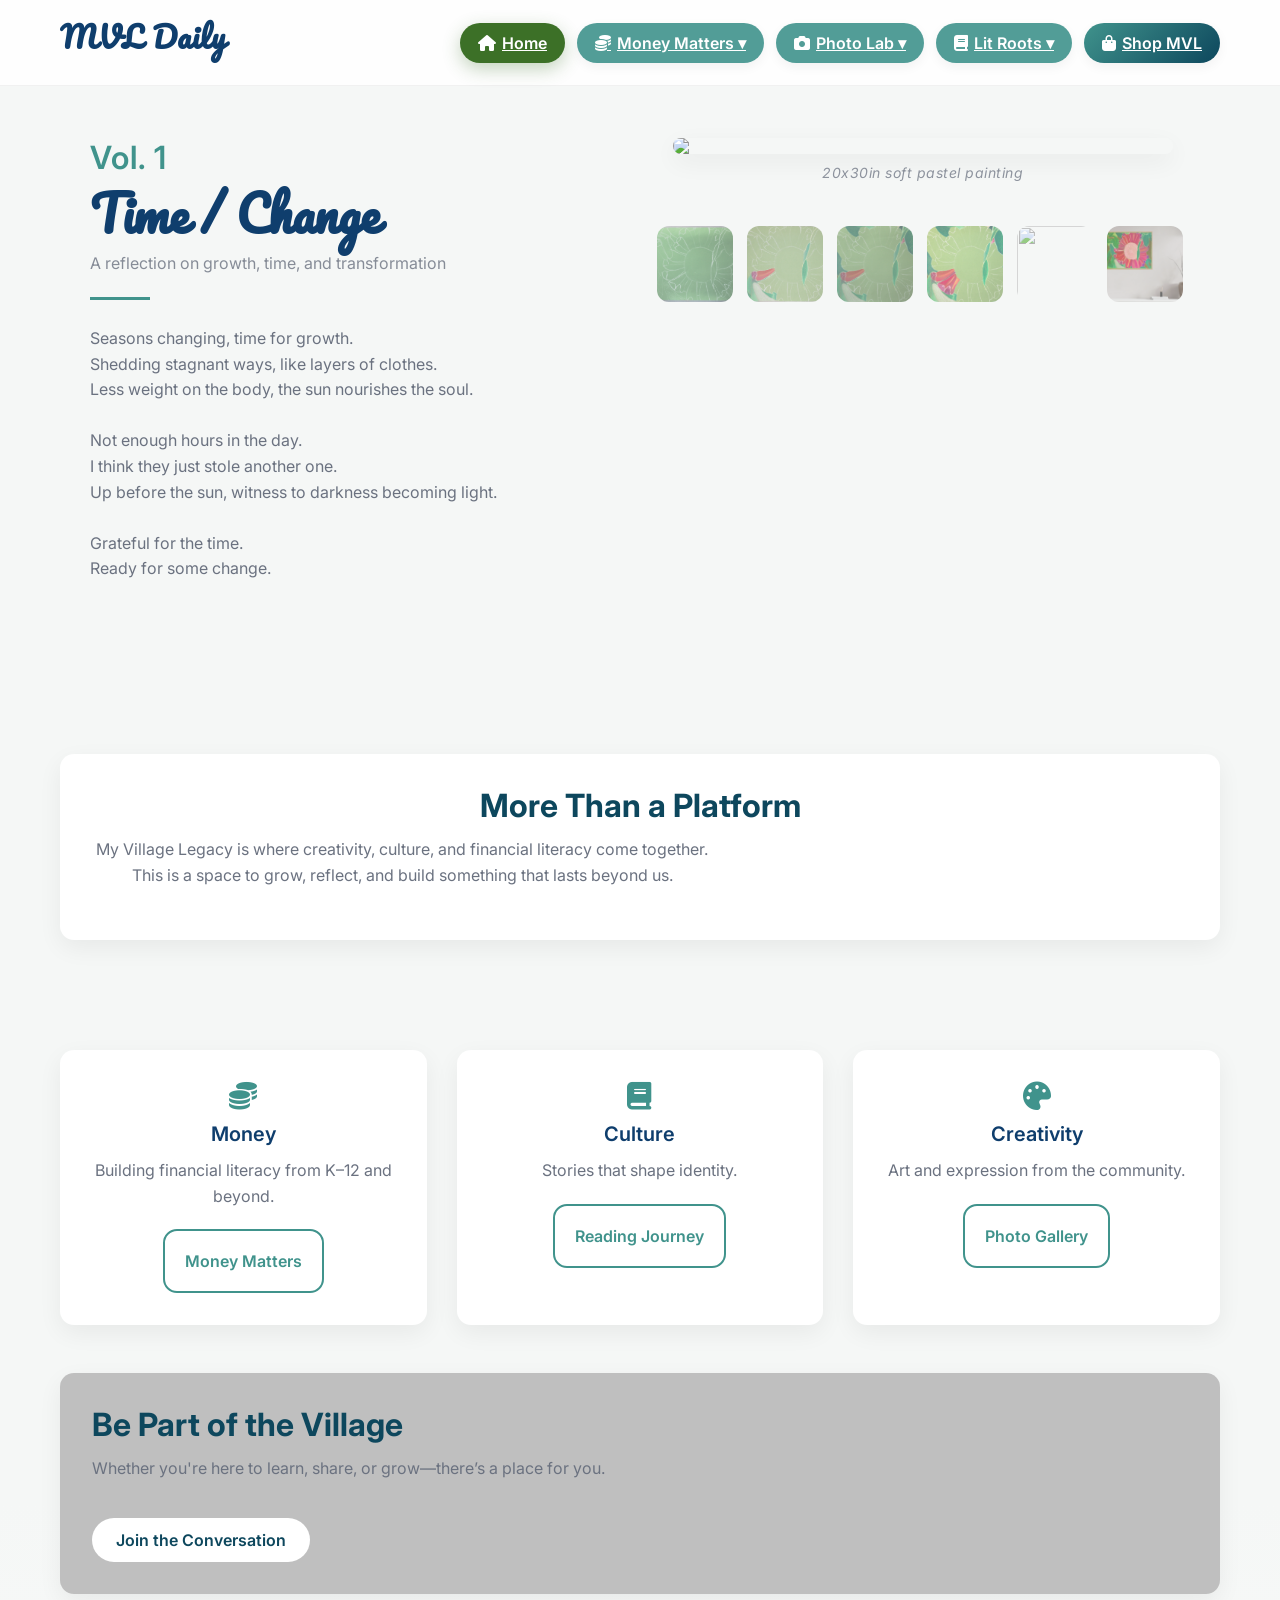
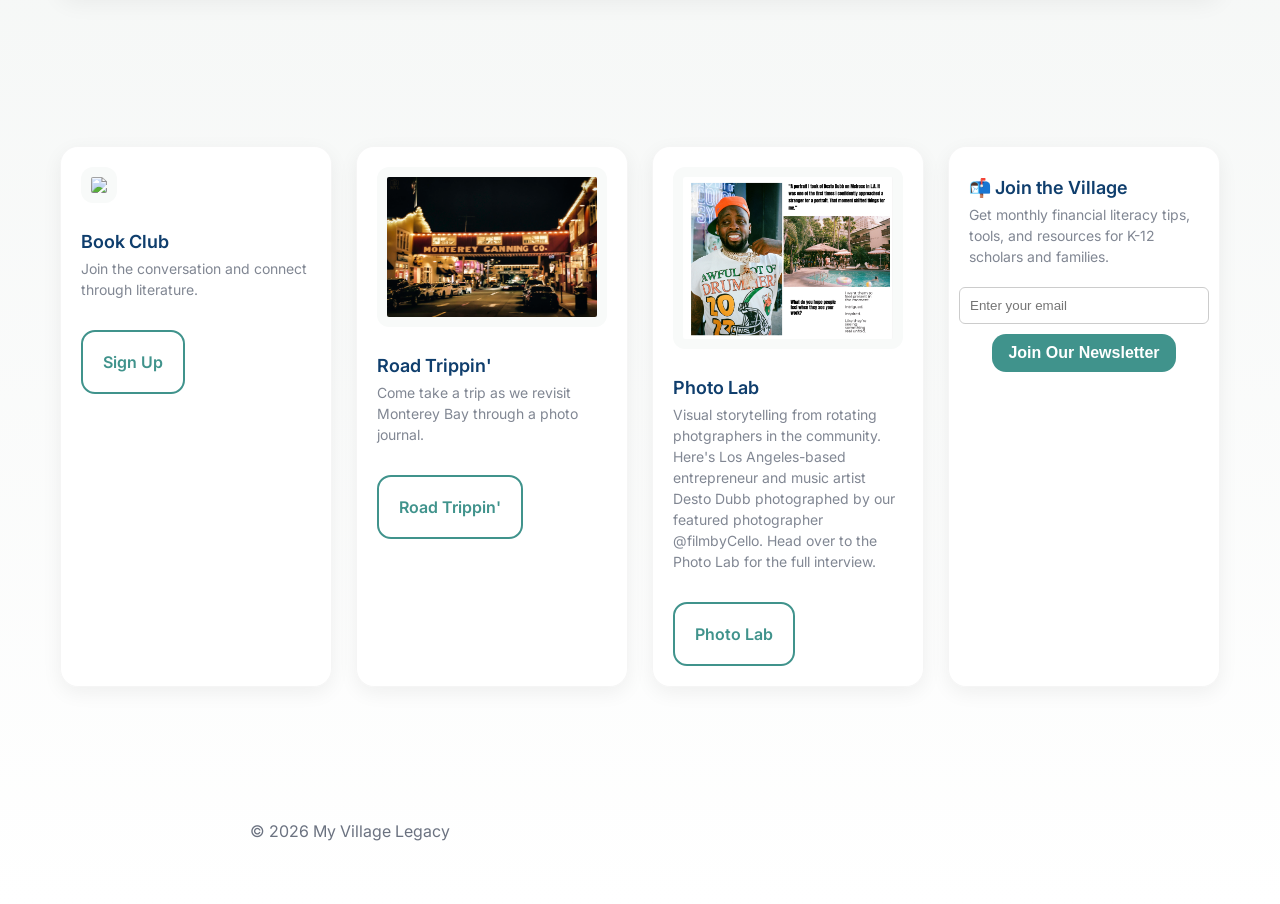
==== index.html @ 520caf9b "Update index.html" ====
<!DOCTYPE html>
<html lang="en">

<head>

<meta charset="UTF-8">
<meta name="viewport" content="width=device-width, initial-scale=1.0">

<title>My Village Legacy</title>

<link rel="stylesheet" href="css/styles.css">
<link rel="stylesheet" href="css/grid.css">
<link href="https://fonts.googleapis.com/css2?family=Inter:wght@400;600&family=Pacifico&display=swap" rel="stylesheet">
<link rel="stylesheet" href="https://cdnjs.cloudflare.com/ajax/libs/font-awesome/6.5.0/css/all.min.css">

<link rel="icon" type="image/png" href="/favicon.png">

<meta property="og:title" content="MVL Daily">
<meta property="og:description" content="Creativity. Knowledge. Culture. Financial Literacy.">
<meta property="og:image" content="https://mvldaily.com/homepage.png">
<meta property="og:url" content="https://mvldaily.com">
<meta property="og:type" content="website">

<meta name="twitter:card" content="summary_large_image">
<meta name="twitter:title" content="MVL Daily | MVL Daily">
<meta name="twitter:description" content="Creativity. Knowledge. Culture. Financial Literacy.">
<meta name="twitter:image" content="https://mvldaily.com/homepage.png">

<!-- Google tag (gtag.js) -->
<script async src="https://www.googletagmanager.com/gtag/js?id=G-1BJDWBH7SY"></script>
<script>
  window.dataLayer = window.dataLayer || [];
  function gtag(){dataLayer.push(arguments);}
  gtag('js', new Date());

  gtag('config', 'G-1BJDWBH7SY');
</script>
</head>

<body>

<header class="site-header">

<div class="container nav-container">

<h1 class="logo">MVL Daily</h1>

<button class="menu-toggle" id="menu-toggle">☰</button>

<nav class="main-nav" id="nav-menu">

  <a class="active" href="index.html">
  <i class="fa-solid fa-house"></i>Home
</a>

  <!-- MONEY DROPDOWN -->
  <div class="nav-item">
    <a href="#" class="nav-trigger">
      <i class="fa-solid fa-coins"></i>Money Matters ▾</a>
    <div class="dropdown">
      <a href="money.html">Generational Wealth</a>
      <a href="k5.html">K–5</a>
      <a href="middle.html">Middle School</a>
      <a href="high.html">High School</a>
    </div>
  </div>

  <!-- PHOTO DROPDOWN -->
<div class="nav-item">
<a href="#" class="nav-trigger">
  <i class="fa-solid fa-camera"></i>Photo Lab ▾</a>
    <div class="dropdown">
      <a href="photos.html">Photo Lab</a>
      <a href="road.html">Road Trippin'</a>
      </div>
      </div>

  <!-- LIT ROOTS DROPDOWN -->
  <div class="nav-item">
    <a href="#" class="nav-trigger">
      <i class="fa-solid fa-book"></i>Lit Roots ▾</a>
    <div class="dropdown">
      <a href="lit-roots.html">40 for 40</a>
      <a href="livinglegacy.html">Book Club</a>
    </div>
  </div>

 <a href="https://mvldaily.square.site" target="_blank" class="nav-cta">
  <i class="fa-solid fa-bag-shopping"></i> Shop MVL
</a>

</nav>

</div>

</header>

<div class="nav-overlay"></div>

<main class="homepage">

<div class="container">
  <!-- HERO -->
  <section class="hero-section section-light">

  <!-- LEFT SIDE -->
  <div class="hero-left">

    <div class="hero-block">
      <h2 class="season">Vol. 1</h2>
      <h1 class="hero-title">Time / Change</h1>
      <p class="hero-sub">
        A reflection on growth, time, and transformation
      </p>
    </div>

    <div class="poem-block">
      <p>
        Seasons changing, time for growth.<br>
        Shedding stagnant ways, like layers of clothes.<br>
        Less weight on the body, the sun nourishes the soul.<br><br>

        Not enough hours in the day.<br>
        I think they just stole another one.<br>
        Up before the sun, witness to darkness becoming light.<br><br>

        Grateful for the time.<br>
        Ready for some change.
      </p>
    </div>

  </div>

  <!-- RIGHT SIDE -->
  <div class="hero-right">

    <div class="painting-wrapper">
      <img class="hero" src="images/hero.jpg">
      <p class="hero-caption">20x30in soft pastel painting</p>
    </div>

    <div class="thumbnail-strip">
      <img src="images/prog1.jpg" class="thumb">
      <img src="images/prog2.jpg" class="thumb">
      <img src="images/prog4.jpg" class="thumb">
      <img src="images/prog5.jpg" class="thumb">
      <img src="images/prog6.jpg" class="thumb">
      <img src="images/prog7.jpg" class="thumb">
     
    </div>

  </div>

</section>
</div>

  <!-- FLOW -->
  <section class="section section-white">
    <div class="container homepage-flow">

      <div class="card intro-block">
        <h2>More Than a Platform</h2>
        <p>
          My Village Legacy is where creativity, culture, and financial literacy come together.
          This is a space to grow, reflect, and build something that lasts beyond us.
        </p>
      </div>


      <div class="pillars">

        <div class="pillar">
          <i class="fa-solid fa-coins"></i>
          <h3>Money</h3>
          <p>Building financial literacy from K–12 and beyond.</p>
          <a href="money.html" class="btn btn-outline">Money Matters</a>
        </div>

        <div class="pillar">
          <i class="fa-solid fa-book"></i>
          <h3>Culture</h3>
          <p>Stories that shape identity.</p>
          <a href="lit-roots.html" class="btn btn-outline">Reading Journey</a>
        </div>

        <div class="pillar">
          <i class="fa-solid fa-palette"></i>
          <h3>Creativity</h3>
          <p>Art and expression from the community.</p>
          <a href="photos.html" class="btn btn-outline">Photo Gallery</a>
        </div>

      </div>

      <div class="card cta-block">
        <h2>Be Part of the Village</h2>
        <p>Whether you're here to learn, share, or grow—there’s a place for you.</p>
        <a href="livinglegacy.html" class="btn btn-solid">Join the Conversation</a>
      </div>

    </div>
  </section>
  
  <!-- FEATURES -->
  <section class="section-soft">
    <div class="container home-features">

      <div class="feature-card">
        <img src="images/Read.jpg">
        <h3>Book Club</h3>
        <p>Join the conversation and connect through literature.</p>
        <a href="livinglegacy.html" class="btn btn-outline">Sign Up</a>
      </div>

      <div class="feature-card">
        <img src="images/m22.jpg">
        <h3>Road Trippin'</h3>
        <p>Come take a trip as we revisit Monterey Bay through a photo journal.</p>
        <a href="road.html" class="btn btn-outline">Road Trippin'</a>
      </div>

      <div class="feature-card">
        <img src="images/DestoDubb.jpg">
        <h3>Photo Lab</h3>
        <p>Visual storytelling from rotating photgraphers in the community. Here's Los Angeles-based entrepreneur and music artist Desto Dubb photographed by our featured photographer @filmbyCello. Head over to the Photo Lab for the full interview.</p>
        <a href="photos.html" class="btn btn-outline">Photo Lab</a>
      </div>

         <div class="feature-card">
        <h3>📬 Join the Village</h3>
        <p>
          Get monthly financial literacy tips, tools, and resources for K-12 scholars and families.
        </p>

        <form 
          action="https://gmail.us16.list-manage.com/subscribe/post?u=fb49d83775cf0f5e2628e7cf3&id=1f44849154"
          method="post"
          target="_blank"
          class="newsletter-form"
        >
          <input type="email" name="EMAIL" placeholder="Enter your email" required>

          <input type="hidden" name="redirect" value="https://mvl415.github.io/my-village-legacy/thank-you.html">

          <input type="text" name="b_fb49d83775cf0f5e2628e7cf3_1f44849154" style="display:none">

            <!-- bot protection (KEEP THIS) -->
    <input 
      type="text" 
      name="b_fb49d83775cf0f5e2628e7cf3_1f44849154" 
      style="display:none"
    >

      <button type="submit" class="btn btn-solid">Join Our Newsletter</button>
    </form>

      </div>

    </div>
  </section>

</main>

<button id="backToTop" class="back-to-top">
  <i class="fa-solid fa-arrow-up"></i>
</button>

<footer class="site-footer">

<p>© 2026 My Village Legacy</p>

</footer>

<script src="js/nav.js"></script>

<script src="https://www.gstatic.com/firebasejs/10.7.1/firebase-app-compat.js"></script>
<script src="https://www.gstatic.com/firebasejs/10.7.1/firebase-auth-compat.js"></script>
<script src="https://www.gstatic.com/firebasejs/10.7.1/firebase-firestore-compat.js"></script>

<script src="js/firebase-config.js"></script>
<script src="js/auth.js"></script>
<script src="js/script.js"></script>

</body>
</html>
---- css/styles.css ----
:root {

  /* 🎨 COLORS */
  --primary: #3C7027;
  --secondary: #40938C;
  --accent: #0D475D;
  --bg: #F5F7F6;
  --highlight: #E97A5A;

  --white: #ffffff;
  --text-dark: #0f3e6d;
  --text-light: #6b7280;

  /* 🧱 SPACING SYSTEM (8pt rhythm) */
  --space-xs: 8px;
  --space-sm: 12px;
  --space-md: 20px;
  --space-lg: 32px;
  --space-xl: 48px;
  --space-xxl: 64px;

  /* 🔤 TYPE */
  --text-sm: 14px;
  --text-md: 16px;
  --text-lg: 20px;
  --text-xl: 32px;
  --text-hero: 48px;

  /* ✨ UI */
  --radius: 14px;
  --shadow: 0 8px 24px rgba(0,0,0,0.06);
}

body {
  color: var(--text-dark);
  font-size: var(--text-md);
  font-family: 'Inter', sans-serif;
  background: linear-gradient(
    to bottom,
    #f5f7f6 0%,
    #f5f7f6 60%,
    #ffffff 100%
  );
  overflow-x: hidden;
}


h1, .logo {
  font-family: 'Pacifico', cursive;
  font-size: var(--text-hero);
  letter-spacing: 1px;
}

h2 {
  font-size: var(--text-xl);
  font-weight: 700;
  color: var(--accent);
}

h3 {
  font-size: var(--text-lg);
  font-weight: 600;
}

p {
  line-height: 1.6;
  color: var(--text-light);
  margin-bottom: var(--space-md);
  max-width: 620px;
}

h1, h2, h3 {
  margin-bottom: var(--space-sm);
}

/* =========================
   🔥 GLOBAL SECTION SPACING (SYSTEM CONTROL)
========================= */
section {
  padding: 32px 0;
}

img{
width:100%;
border-radius:6px;
margin-bottom:var(--space-sm);
}

.container{
max-width:1400px;
margin:0 auto;
padding:0 24px;
}

/* GRID SYSTEM */

.grid-12{
display:grid;
grid-template-columns:repeat(12,1fr);
gap:30px;
}

.grid-3{
display:grid;
grid-template-columns:repeat(auto-fit, minmax(250px,1fr));
gap:var(--space-md);
}

/* COLUMN SPANS */

.col-3{
grid-column:span 3;
}

.col-6{
grid-column:span 6;
}

/* RESET */

*{
margin:0;
padding:0;
box-sizing:border-box;
}

/* HEADER */

.site-header{
background:white;
position:sticky;
top:0;
z-index:1000;
border-bottom:1px solid #ddd;
}

.nav-container {
  display: flex;
  align-items: center;
  justify-content: space-between;

  gap: 16px; /* 🔥 prevents crowding */
}

.logo{
font-family:"Pacifico",cursive;
font-size:36px;
}

/* NAV */

.main-nav {
  display: flex;
  gap: 12px;
  justify-content: flex-end;

  flex-wrap: wrap; /* 🔥 allows clean wrapping instead of overlap */
}

.main-nav a i {
  margin-right: 6px;
}

.main-nav a:hover {
  transform: translateY(-2px);
}

.main-nav a,
.nav-item > a {
  display: inline-flex;
  align-items: center;
  justify-content: center;
  
  white-space: nowrap;

  padding: 10px 16px;
  border-radius: var(--radius);

  background: var(--secondary);
  color: white;

  font-weight: 600;
  min-width: 120px; /* 🔥 THIS fixes uneven size */
  transition: 0.2s;
}

.main-nav a:hover,
.nav-item > a:hover {
  transform: translateY(-1px);
  box-shadow: var(--shadow);
}

.main-nav a.active,
.nav-item > a.active {
  background: var(--primary);
}


.nav-item {
  position: relative;
  display: flex;
  align-items: center;
}

.dropdown {
  position: absolute;
  top: 100%;
  left: 0;
  background: white;
  border-radius: 10px;
  box-shadow: 0 8px 20px rgba(0,0,0,0.08);
  padding: 10px 0;
  display: none;
  min-width: 180px;
  z-index: 100;
}

.dropdown a {
  display: block;
  padding: 10px 16px;
  text-decoration: none;
  color: #333;
}

.dropdown a:hover {
  background: #f5f5f5;
}

/* SHOW DROPDOWN */
.nav-item:hover .dropdown {
  display: block;
}

/* MOBILE MENU */

.menu-toggle{
display:none;
font-size:26px;
background:none;
border:none;
cursor:pointer;
}

.nav-cta {
  background: linear-gradient(135deg, var(--secondary), var(--accent)) !important;
  color: white;

  display: inline-flex;
  align-items: center;
  justify-content: center;

  padding: var(--space-sm) var(--space-md);
  border-radius: var(--radius);

  font-weight: 600;

  position: relative;
  overflow: hidden;

  transition: 0.2s;
}

.nav-cta:hover {
  background: var(--accent);
  transform: translateY(-1px);
  box-shadow: var(--shadow);
  animation: none;
}

@keyframes pulseGlow {
  0% {
    box-shadow: 0 0 0 0 rgba(60,112,39, 0.4);
  }
  70% {
    box-shadow: 0 0 0 10px rgba(60,112,39, 0);
  }
  100% {
    box-shadow: 0 0 0 0 rgba(60,112,39, 0);
  }
}

.nav-cta {
  animation: pulseGlow 2.5s infinite;
}

.nav-cta i {
  margin-right: 6px;
}

.magazine {
  max-width: 1300px;   /* 🔥 controls overall size */
  margin: 0 auto;      /* centers it */
  background: #f8f8f8;
  padding: 40px 20px;
  border-radius: 20px;
  position: relative;
}

.magazine-section {
  padding: 40px 0;
}

.magazine-section .magazine {
  max-width: 100%;
}

/* MOBILE → 1 PAGE */
@media (max-width: 768px) {

  .magazine {
    padding: 0;              /* 🔥 remove outer padding */
    margin: 20px auto;
  }

.magazine-scroll {
  display: flex;
  overflow-x: auto;

  scroll-snap-type: x mandatory;
  -webkit-overflow-scrolling: touch;

  gap: 0;
  padding: 0 16px; /* ✅ keep this */

  scroll-behavior: smooth;
}

.magazine-scroll .spread {
  flex: 0 0 100%; /* 👈 match container padding */
  scroll-snap-align: start;
}

.mag-mobile-btn {
  position: absolute;
  bottom: 16px;
  z-index: 20;

  width: 44px;
  height: 44px;

  border-radius: 50%;
  border: none;

  background: rgba(0,0,0,0.6);
  color: white;
  font-size: 22px;

  display: flex;
  align-items: center;
  justify-content: center;
}

.mag-mobile-btn.prev { left: 16px; }
.mag-mobile-btn.next { right: 16px; }

  .spread {
    flex: 0 0 100%;   /* 👈 each slide = full width */
    scroll-snap-align: start;

    display: flex;
    justify-content: center;
    align-items: center;
    position: relative;
  }

  .zoom-wrapper {
    width: 100%;
  }

  .spread img {
    width: 100%;
    height: auto;
    object-fit: contain;
  }

/* Swipe hint */
.spread::after {
  content: "→ Swipe";
  position: absolute;
  right: 12px;
  bottom: 12px;

  font-size: 12px;
  opacity: 0.6;

  transition: opacity 0.4s ease;
}


/* Hide on last page */
.spread:last-child::after {
  content: "End";
  opacity: 0.4;
}

/* Fade out state */
.spread.hide-hint::after {
  opacity: 0;
}
  
.zoom-wrapper {
  width: 100%;
}

.zoom-wrapper img {
  width: 100%;
  height: auto;
  object-fit: cover;
  display: block;
  transition: transform 0.3s ease;
  touch-action: pan-y; /* 🔥 required for mobile gestures */
}

.zoom-wrapper:first-child {
  box-shadow: inset -6px 0 10px rgba(0,0,0,0.05);
}

.zoom-wrapper:last-child {
  box-shadow: inset 6px 0 10px rgba(0,0,0,0.05);
}

}

/* =========================
   📱 RESPONSIVE SYSTEM
========================= */

/* TABLET */
@media (max-width: 900px) {

  /* GRID COLLAPSE */
  .grid-12 {
    grid-template-columns: 1fr;
  }

  .col-3,
  .col-6 {
    grid-column: span 1;
  }

  /* HERO */
  .hero-section {
    grid-template-columns: 1fr;
    gap: 30px;
  }

.hero-block,
.poem-block {
  max-width: 480px;   /* tighten slightly */
}

  .painting-wrapper {
    text-align: center;
  }

  .hero {
    width: 100%;
    max-width: 100%;
  }

  /* FEATURES */
  .home-features {
    grid-template-columns: repeat(2, 1fr);
  }

}

/* MOBILE */
@media (max-width: 768px) {
  /* CONTAINER */
  .container {
    padding: 0 16px;
  }

  /* NAV */
  .menu-toggle {
    display: block;
  }

  .main-nav {
    display: none;
    flex-direction: column;
    position: absolute;
    top: 70px;
    right: 20px;
    background: white;
    padding: 20px;
    box-shadow: 0 4px 10px rgba(0,0,0,.1);
    width: 90%;
  right: 5%;
  }

  .main-nav.show {
    display: flex;
  }

  .main-nav a {
    min-width: auto;
    width: 100%;
    white-space: nowrap;
  }

  .homepage {
    gap: var(--space-lg); /* 🔥 tighter vertical rhythm */
  }

  /* HERO */
 .hero-section {
  display: flex;
  flex-direction: column;
  gap: 20px;

  width: 100%;
  max-width: 100%;
  overflow-x: hidden;
}

.hero-left {
  align-items: center;
  text-align: center;
}

  .hero-left,
  .hero-right {
    width: 100%;
    max-width: 100%;
  }

.hero-block,
.poem-block {
  max-width: 100%;
}

.painting-wrapper {
  text-align: center;
}

.painting-wrapper,
  .thumbnail-strip {
    width: 100%;
    max-width: 100%;
  }

  .hero-title {
    font-size: 28px;
    line-height: 1.05;
  letter-spacing: -0.5px;
  }

  .hero-sub {
    font-size: 14px;
  }

  .poem-block {
    font-size: 14px;
    line-height: 1.6;
  }

  /* FEATURES */
  .home-features {
    grid-template-columns: 1fr;
  }

  .feature-card {
    padding: 16px;
  }

  .feature-card img {
    height: 140px;
  }

  /* PILLARS */
  .pillars {
  grid-template-columns: 1fr;
  gap: 16px;
}

  .pillar {
    padding: 16px;
  }

  /* CTA */

  .cta-block {
  margin: 0; /* 🔥 let homepage gap handle spacing */
  padding: 20px;
}

  .homepage > section {
  margin: 0;
}

  .cta-block .btn-solid {
    width: 100%;
  }

  /* AUTH */
  .auth-bar {
    justify-content: center;
  }

  .auth-card {
    flex-direction: column;
    border-radius: 16px;
    padding: 16px;
  }

  .auth-actions {
    width: 100%;
  }

.auth-input-group {
  flex-direction: column;
  width: 100%;
}

.auth-input-group input {
  width: 100%;
  padding: 12px;
  font-size: 16px;
}

  .hero {
    width: 100%;
    max-width: 100%;
    margin-bottom: 6px;
  }

  .hero-caption {
    margin-top: 4px;
    margin-bottom: 6px;
    letter-spacing: 0.5px;
     font-style: italic;
     opacity: 0.75;
  }

}

/* CENTER SECTION */

.center{
text-align:center;
}

.hero {
  width: 100%;
  max-width: 500px;   /* 👈 THIS fixes the oversized look */
  margin: 0 auto;
  display: block;
   border-radius: var(--radius);
  box-shadow: var(--shadow);
  transition: transform 0.4s ease, box-shadow 0.4s ease;
  margin-bottom: 8px;
}

.hero:hover {
  transform: scale(1.01);
  box-shadow: 0 12px 40px rgba(0,0,0,0.1);
}

.hero-block,
.poem-block {
  max-width: 480px;   /* tighten slightly */
}

.hero-block::after {
  content: "";
  display: block;
  width: 60px;
  height: 3px;
  background: var(--secondary);
  margin-top: 12px;
}

.poem-block {
  margin-top: 10px; /* instead of 20+ */
}

.painting-wrapper {
  text-align: center;
}

.hero-caption {
  font-size: var(--text-sm);
  color: var(--text-light);
  text-align: center;
  margin-top: 6px;
  margin-bottom: 8px;
  letter-spacing: 0.5px;
  font-style: italic;
  opacity: 0.75;
}


/* CARD */
.card {
  background: var(--white);
  border-radius: var(--radius);
  padding: var(--space-lg);
  box-shadow: var(--shadow);
  margin-bottom: var(--space-lg);
  transition:0.2s;
}

.card:hover{
transform:translateY(-4px);
box-shadow:0 8px 18px rgba(0,0,0,0.12);
}

.card-icon{
font-size:28px;
margin-bottom:10px;
display:block;
}


.card img{
width:100%;
border-radius:4px;
margin-bottom:10px;
}



/* FORM */

.signup{
display:flex;
flex-direction:column;
gap:10px;
margin-top:10px;
}

.signup input{
padding:10px;
border:1px solid #ccc;
border-radius:4px;
}

.signup button{
padding:10px;
background:var(--primary);
color:white;
border:none;
border-radius:4px;
cursor:pointer;
}

/* FOOTER */

.site-footer{
text-align:center;
padding:40px;
margin-top:40px;
}





/* TWO COLUMN SECTION */
.grid-2 {
  display: grid;
  grid-template-columns: 1fr 1fr;
  gap: 30px;
  align-items: center;
}

.grid-2.reverse {
  direction: rtl;
}

.grid-2.reverse > * {
  direction: ltr;
}

.grid-2 img {
  width: 100%;
  border-radius: 12px;
}

/* FEATURE LIST */
.feature-list{
padding-left:20px;
line-height:1.8;
}


/* CTA grid */
.cta-grid{
display:grid;
grid-template-columns:repeat(3,1fr);
gap:20px;
margin:30px 0;
}

@media(max-width:800px){
.cta-grid{
grid-template-columns:1fr;
}
}

nav a{
transition:0.2s;
}

nav a:hover{
transform:translateY(-2px);
opacity:0.9;
}

/* PAGE HERO */
.page-hero{
text-align:center;
margin-bottom:var(--space-lg);
}

.page-hero p{
max-width:600px;
margin:auto;
}

.page-hero h1 {
  font-family: 'Pacifico', cursive;
  font-size: var(--text-hero);
  color: var(--primary);
}

/* SECTION TITLE */
.section-title{
text-align:center;
font-size: var(--text-xl);
margin-bottom:var(--space-md);
color: var(--accent);
font-weight: 700;
}

/* FEATURE */
.feature {
  background: linear-gradient(
    135deg,
    rgba(64,147,140,0.08),
    rgba(60,112,39,0.08)
  );
  text-align:center;
}

.embed-container{
position:relative;
padding-bottom:56.25%;
height:0;
overflow:hidden;
margin-top:var(--space-md);
}

.embed-container iframe{
position:absolute;
top:0;
left:0;
width:100%;
height:100%;
border-radius:var(--radius);
}

.caption{
font-size:14px;
opacity:0.7;
margin-top:var(--space-sm);
}

/* MASONRY GALLERY */
.gallery{
column-count:3;
column-gap:var(--space-sm);
min-height: 300px;
}

@media(max-width:900px){
.gallery{
column-count:2;
}
}

@media(max-width:500px){
.gallery{
column-count:1;
}
}

.gallery img{
width:100%;
margin-bottom:var(--space-sm);
border-radius:var(--radius);
cursor:pointer;
transition:transform 0.3s ease;
height:auto;
display:block;
}

.gallery img:hover{
transform:scale(1.03);
}

/* LIGHTBOX */
#lightbox {
  display: none;
  position: fixed;
  inset: 0;

  background: rgba(0,0,0,0.92);

  justify-content: center;
  align-items: center;

  z-index: 2000;

  opacity: 0;
  transition: opacity 0.3s ease;
}

#lightbox.show {
  display: flex;
  opacity: 1;
}

#lightbox img {
  max-width: 90%;
  max-height: 90%;

  width: auto;
  height: auto;

  object-fit: contain;

  border-radius: 12px;

  transform: scale(0.96);
  opacity: 0;

  transition: transform 0.35s ease, opacity 0.3s ease;
}

#lightbox.show img {
  transform: scale(1);
  opacity: 1;
}

#lightbox::before {
  content: "";
  position: absolute;
  inset: 0;

  backdrop-filter: blur(6px);
}

/* SECTION COLORS */
.section-earn{
background:#f0f9ff;
padding:var(--space-lg);
border-radius:var(--radius);
}

.section-spend{
background:#fef9c3;
padding:var(--space-lg);
border-radius:var(--radius);
}

.section-responsibility{
background:#f0fdf4;
padding:var(--space-lg);
border-radius:var(--radius);
}

.section-concepts{
background:#fdf2f8;
padding:var(--space-lg);
border-radius:var(--radius);
}

.download-btn{
display:inline-block;
margin-top:15px;
padding:10px 16px;
background:linear-gradient(135deg,#111,#444);
box-shadow:0 4px 10px rgba(0,0,0,0.2);
color:#fff;
border-radius:8px;
font-size:14px;
text-decoration:none;
transition:0.3s;
}

.download-btn:hover{
background:#333;
}

.btn {
  display: inline-block;
  padding: 8px 14px;
  text-decoration: none;
  border-radius: 6px;
}

.newsletter {
  text-align: center;
  padding: 2rem;
}

.newsletter-form {
  display: flex;
  justify-content: center;
  gap: 10px;
  flex-wrap: wrap;
  margin-top: 1rem;
}

.newsletter-form input {
  padding: 10px;
  border-radius: 6px;
  border: 1px solid #ccc;
  min-width: 250px;
}

.newsletter-form button {
  padding: 10px 16px;
}

.reading-journey {
  margin: 0; /* let .homepage handle spacing */
}

.section-sub {
  text-align: center;
  margin-bottom: 20px;
  color: #555;
}

.journey-scroll {
  display: flex;
  overflow-x: auto;
  gap: 20px;
  padding: 20px;
  scroll-snap-type: x mandatory;
}

.book-card {
  min-width: 260px;
  max-width: 260px;
  flex-shrink: 0;
  background: #fff;
  border-radius: 12px;
  padding: 15px;
  box-shadow: 0 4px 10px rgba(0,0,0,0.1);
  scroll-snap-align: start;
  text-align: center;
  position: relative;
}

.book-card img {
  width: 100%;
  border-radius: 8px;
  margin-bottom: 10px;
}

.book-card h3 {
  font-size: 1.1rem;
  margin: 10px 0 5px;
}

.author {
  font-size: 0.9rem;
  color: #777;
  margin-bottom: 10px;
}

.review {
  font-size: 0.9rem;
  margin-bottom: 10px;
}

.question {
  font-size: 0.9rem;
  font-weight: 600;
  color: #6a0dad;
}

.journey-scroll::-webkit-scrollbar {
  height: 8px;
}

.journey-scroll::-webkit-scrollbar-thumb {
  background: #ccc;
  border-radius: 10px;
}

.book-card:hover {
  transform: translateY(-5px);
  transition: 0.2s;
}

/* 🔥 BADGE */
.currently-reading::before {
  content: "Currently Reading";

  position: absolute;
  top: 10px;
  left: 10px;

  background: var(--primary);
  color: white;

  font-size: 12px;
  font-weight: 600;

  padding: 4px 10px;
  border-radius: 999px;

  box-shadow: 0 4px 10px rgba(0,0,0,0.15);
}

.book-modal {
  display: none;   /* 👈 hidden by default */
  position: fixed;
  inset: 0;
  background: rgba(0,0,0,0.8);
  z-index: 999;

  align-items: center;
  justify-content: center;
}

.modal-content {
  position: relative;
  background: #fff;
  margin: 40px auto;
  padding: 20px;
  width: 90%;
  max-width: 520px;
  max-height: 80vh;   /* 👈 limits height */
  overflow-y: auto;   /* 👈 enables scrolling */
  border-radius: 12px;
  text-align: center;
  scroll-behavior: smooth;

}

.modal-content {
  animation: fadeIn 0.25s ease;
}

@keyframes fadeIn {
  from {
    transform: translateY(30px) scale(0.98);
    opacity: 0;
  }
  to {
    transform: translateY(0) scale(1);
    opacity: 1;
  }
}

.modal-content img {
  width: 100%;
  border-radius: 8px;
}

.close-btn {
  position: sticky;   /* 👈 stays visible while scrolling */
  top: 0;
  float: right;
  font-size: 26px;
  font-weight: bold;
  cursor: pointer;
  background: #fff;
  padding: 5px 10px;
  z-index: 10;
}

.current-book {
  border: 3px solid #6a0dad;
}

.nav-btn {
  position: absolute;
  top: 50%;
  transform: translateY(-50%);
  font-size: 26px;
  background: rgba(0,0,0,0.6);
  color: #fff;
  border: none;
  padding: 10px 14px;
  cursor: pointer;
  border-radius: 50%;
  z-index: 20;
}

.prev {
  left: -15px;   /* 👈 slightly outside card */
}

.next {
  right: -15px;
}

.progress-container {
  margin: 20px 0;
  text-align: center;
}

.progress-text {
  margin-bottom: 10px;
  font-weight: 600;
}

.progress-bar {
  width: 100%;
  max-width: 500px;
  height: 10px;
  background: #eee;
  border-radius: 10px;
  margin: 0 auto;
  overflow: hidden;
}

.progress-fill {
  height: 100%;
  width: 0;
  background: linear-gradient(90deg, #6a0dad, #9b30ff);
  border-radius: 10px;
  transition: width 1s ease-in-out;
}

.progress-percent {
  font-size: 10px;
  color: white;
  position: absolute;
  right: 5px;
  top: -18px;
}

.modal-content img {
  width: 120px;          /* 👈 smaller size */
  height: auto;
  display: block;
  margin: 0 auto 15px;
  border-radius: 8px;
}

.modal-body {
  display: flex;
  gap: 16px;
  align-items: flex-start;
}

.modal-body img {
  width: 90px;
  flex-shrink: 0;
  margin-top: 4px;
}

.modal-text {
  text-align: left;
}

@media (max-width: 768px) {
  .modal-body {
    flex-direction: column;
    align-items: center;
    text-align: center;
  }

  .modal-text {
    text-align: center;
  }

  .modal-content {
    width: 92%;
    max-width: 400px;
    max-height: 85vh;
  }


  .modal-body img {
    width: 120px;
  }
}

.comments-box {
  margin-top: 20px;
}

.comments-box textarea {
  width: 100%;
  padding: var(--space-md);
  border-radius: var(--radius);
  border: 1px solid #ddd;
  font-size: var(--text-md);
  margin-bottom: var(--space-md);
}


#comment-input {
  width: 100%;
  min-height: 80px;
  padding: 12px;
  border-radius: 10px;
  border: 1px solid #ccc;
  margin-bottom: 10px;
  font-size: 14px;
}

#book-input {
  width: 100%;
  min-height: 120px;
  padding: 12px;
  border-radius: 12px;
  border: 1px solid #ddd;
  margin-bottom: 12px;
  font-size: 16px;
}

.comment-btn {
  display: block;
  margin: 0 auto 16px;
  padding: 12px 28px;
  border-radius: 999px;
  background: black;
  color: white;
  border: none;
  font-weight:600;
  cursor: pointer;
}

.comment-btn:hover {
  opacity: 0.85;
}

.comment {
  display: flex;
  gap: var(--space-md);
  padding: var(--space-md);
  border-radius: var(--radius);
  background: var(--white);
  box-shadow: var(--shadow);
  margin-bottom: var(--space-md);
}

.comment-content {
  flex: 1;
}

.comment-header {
  font-size: var(--text-sm);
  color: var(--text-light);
  margin-bottom: 4px;
}

.comment-text {
  font-size: var(--text-md);
  margin-bottom: 8px;
}

.comment-actions {
  font-size: var(--text-sm);
  color: var(--text-light);
  cursor: pointer;
}



.reply {
  margin-left: 40px;
  margin-top: 8px;
}

.comment-sort {
  text-align: center;
  margin-bottom: 12px;
}

.comment-sort button {
  margin: 0 6px;
  padding: 6px 14px;
  border-radius: 12px;
  border: none;
  background: #eee;
  cursor: pointer;
}

.comments-list {
  margin-top: 10px;
}

.auth-bar {
  display: flex;
  justify-content: center;
  margin: 30px 0;
}

/* CARD */
.auth-card {
  display: flex;
  align-items: stretch; /* 🔥 FIX */
  gap: 10px;

  padding: 12px 16px; /* slightly more breathing room */
  border-radius: 999px;

  background: rgba(255,255,255,0.85);
  backdrop-filter: blur(10px);
  box-shadow: var(--shadow);

  max-width: 500px;
  width: 100%;
}

/* INPUTS */
.auth-input-group {
  display: flex;
  gap: 8px;
  flex: 1;
}

.auth-input-group input {
  flex: 1;
  padding: 8px 10px;
  border-radius: 999px;
  border: 1px solid #ddd;
  font-size: 14px;
}

.auth-input-group input:focus {
  background: #e8e8e8;
}

.auth-input-group input:last-child {
  margin-bottom: 8px; /* 👈 creates space under password */
}

/* BUTTONS */
.auth-actions {
  display: flex;
  gap: 10px;
  width: 100%;
  margin-top: 4px;
}

 .auth-actions button {
    flex: 1;
    padding: 10px 0;
 }

.btn-solid,
.btn-outline {
  display: inline-flex;
  align-items: center;
  justify-content: center;

  padding: var(--space-md);
  border-radius: var(--radius);

  font-weight: 600;
  font-size: var(--text-md);

  transition: 0.2s;
}

.btn-solid {
  background: var(--secondary); /* 👈 SAME as nav */
  color: white;
  border: none;
}

.btn-solid:hover {
  background: var(--accent);
  box-shadow: 0 6px 20px rgba(13,71,93,0.3);
}

.btn-outline:hover {
  background: var(--secondary);
  color: white;
}

.btn-outline {
  background: transparent;
  border: 2px solid var(--secondary);
  color: var(--secondary);
}


.btn-solid i,
.btn-outline i {
  margin-right: 8px;
}

.btn-ghost {
  background: transparent;
  border: none;
  color: #555;
  cursor: pointer;
}

/* USER STATE */
.auth-user {
  display: flex;
  align-items: center;
  gap: 10px;
}

.user-pill {
  display: flex;
  align-items: center;
  gap: 10px;
  background: rgba(0,0,0,0.05);
  padding: 6px 12px;
  border-radius: 999px;
  cursor: pointer;
  transition: 0.2s;
}

.user-pill:hover {
  background: rgba(0,0,0,0.1);
}

.profile-modal {
  display: none;
  position: fixed;
  inset: 0;
  background: rgba(0,0,0,0.7);
  z-index: 3000;
  justify-content: center;
  align-items: center;
}

.profile-content {
  background: white;
  padding: 20px;
  border-radius: 16px;
  width: 320px;
  text-align: center;
}

.profile-avatar {
  width: 80px;
  height: 80px;
  border-radius: 50%;
  margin: 0 auto 10px;
  object-fit: cover;
}

.profile-name {
  font-size: 18px;
  font-weight: 600;
}

.profile-btn {
  margin-top: 10px;
  padding: 6px 12px;
  border-radius: 8px;
  border: none;
  background: black;
  color: white;
  cursor: pointer;
}

.profile-edit {
  text-align: left;
  margin-top: 10px;
}

.edit-group {
  margin-bottom: 12px;
}

.edit-group label {
  font-size: 12px;
  color: #555;
  display: block;
  margin-bottom: 4px;
}

.edit-group input {
  width: 100%;
  padding: 8px;
  border-radius: 8px;
  border: 1px solid #ddd;
}

.edit-actions {
  display: flex;
  justify-content: space-between;
  gap: 10px;
}

.profile-preview {
  width: 80px;
  height: 80px;
  border-radius: 50%;
  margin-top: 10px;
  object-fit: cover;
}

html {
  scroll-behavior: smooth;
}

.back-to-top {
  position: fixed;
  bottom: 30px;
  right: 30px;

  background: var(--primary);
  color: white;

  border: none;
  border-radius: 50%;

  width: 50px;
  height: 50px;

  display: flex;
  align-items: center;
  justify-content: center;

  font-size: 18px;
  cursor: pointer;

  box-shadow: var(--shadow);

  opacity: 0;
  pointer-events: none;

  transition: 0.3s;
  transform: translateY(20px);
}

/* Show state */
.back-to-top.show {
  opacity: 1;
  pointer-events: auto;
  transform: translateY(0);
}

/* Hover */
.back-to-top:hover {
  background: var(--accent);
  transform: translateY(-2px);
}

.homepage-flow {
  margin-top: 0;
  display: flex;
  flex-direction: column;
  gap: var(--space-xl); /* 🔥 adds spacing between intro, pillars, CTA */
}

/* Intro */
.intro-block {
  text-align: center;
}

/* Pillars */
.pillars {
  display: grid;
  grid-template-columns: repeat(3, 1fr);
  gap: 30px;
  margin-top: 30px;
}

.pillar {
  background: var(--white);
  padding: var(--space-lg);
  border-radius: var(--radius);
  box-shadow: var(--shadow);
  text-align: center;
  transition: 0.2s;
}

.pillar i {
  font-size: 28px;
  color: var(--secondary);
  margin-bottom: var(--space-sm);
}

/* CTA */
.cta-block {
  position: relative;
  color: white;
  margin: 0;
}

.cta-block::before {
  content: "";
  position: absolute;
  inset: 0;
  background: rgba(0,0,0,0.25); /* 🔥 subtle dark overlay */
  border-radius: inherit;
}

.cta-block * {
  position: relative;
  z-index: 1;
}

.btn-solid.active {
  background: var(--primary);
  box-shadow: 0 6px 18px rgba(60,112,39,0.3);
}

.cta-block .btn-solid {
  margin-top: 16px;

  background: white;
  color: var(--accent);

  font-weight: 600;
  border-radius: 999px; /* 👈 pill button = premium */

  padding: 12px 24px;
}

.cta-block .btn-solid:hover {
  background: #f1f1f1;
  transform: translateY(-2px);
}

.homepage {
  display: flex;
  flex-direction: column;
  gap: var(--space-xl); /* 🔥 adds consistent spacing between sections */
}

/* =========================
   🔥 GLOBAL SECTION SPACING (SYSTEM CONTROL)
========================= */
section {
  margin: 0; /* 🔥 prevent stacking conflicts */
}

/* HERO */
.hero-section {
  display: grid;
  grid-template-columns: 1fr 1.1fr;
  gap: 40px;
  align-items: start;
}

.hero-left {
  display: flex;           /* 🔥 THIS was missing */
  flex-direction: column;
  align-items: flex-start;
  gap: 16px;
}

.hero-right {
  display: flex;
  flex-direction: column;
  gap: 16px;
  min-width: 0;
}

.hero-title {
  font-size: clamp(32px, 4vw, 48px);
  line-height: 1.05;
  letter-spacing: -0.5px;
}

.season {
  color: var(--secondary);
  letter-spacing: 1px;
  font-weight: 600;
}

.hero-sub {
  font-size: 16px;
  opacity: 0.8;
  max-width: 420px;
}

/* FEATURES GRID (replaces asides) */
.home-features {
  display: grid;
  grid-template-columns: repeat(auto-fit, minmax(240px, 1fr));
  gap: 24px;

  max-width: 1100px;
  margin: 0 auto;
}

.feature-card {
  background: white;
  padding: 20px;
  border-radius: 14px;
  box-shadow: 0 6px 20px rgba(0,0,0,0.05);

  text-align: left;
  transition: 0.25s;
}

.feature-card:hover {
  transform: translateY(-6px);
  box-shadow: 0 12px 30px rgba(0,0,0,0.08);
}

.feature-card img {
  height: 160px;
  object-fit: cover;
}

.pillar:hover {
  box-shadow: 0 10px 30px rgba(64,147,140,0.2);
}

.feature-card h3 {
  margin-top: 10px;
  margin-bottom: 6px;
}

.feature-card p {
  font-size: 14px;
  line-height: 1.5;
  opacity: 0.8;
}

.fade-in {
  opacity: 0;
  transform: translateY(30px);
  transition: 0.6s ease;
}

.fade-in.show {
  opacity: 1;
  transform: translateY(0);
}

/* =========================
   📱 FEATURE STACK FIX
========================= */

@media (max-width: 768px) {
  .grid-2 {
    grid-template-columns: 1fr !important;
    gap: 20px;
  }
}

/* =========================
   🔧 MOBILE ALIGNMENT FIXES
========================= */

@media (max-width: 768px) {

  /* HEADER FIX */
  .nav-container {
    align-items: center;
  }

  .logo {
    font-size: 28px;
    line-height: 1.2;
  }

  /* HERO FIX */
  .hero-left {
    align-items: center !important;
    text-align: center !important;
  }

  .hero-sub {
    margin: 0 auto;
  }

  .hero-block::after {
    margin-left: auto;
    margin-right: auto;
  }

  /* IMAGE ALIGNMENT */
  .hero-right {
    align-items: center;
    overflow: hidden;
    min-width: 0;
  }

  .hero {
    max-width: 100%;
  }


  /* CARD GRID FIX */
  .pillars {
    grid-template-columns: 1fr !important;
    max-width: 500px;
    margin: 0 auto;
  }

  .pillar {
    width: 100%;
  }

  /* FEATURE CARDS CENTER */
  .home-features {
    grid-template-columns: 1fr !important;
    max-width: 500px;
    margin: 0 auto;
  }

  .feature-card {
    text-align: center;
  }

  .feature-card img {
    margin-left: auto;
    margin-right: auto;
  }

  /* BACK TO TOP (avoid overlap feel) */
  .back-to-top {
    bottom: 20px;
    right: 20px;
  }

}

/* =========================
   ✅ FINAL MOBILE FIX PATCH (SAFE)
========================= */

@media (max-width: 768px) {

  /* 🔥 HERO — FORCE CLEAN STACK */
 
  .hero {
    max-width: 100%;
  }

  /* 🔥 PILLARS — FORCE STACK */
  .pillars {
    display: grid !important;
    grid-template-columns: 1fr !important;
    gap: 16px;
    max-width: 500px;
    margin: 0 auto;
  }

  .pillar {
    width: 100%;
  }

}

/* =========================
   ✅ HERO WIDTH CONSTRAINT FIX
========================= */

@media (min-width: 769px) {

  .hero-section {
    max-width: 1100px;   /* 🔥 keeps content from stretching too wide */
    margin: 0 auto;      /* 🔥 centers the whole hero */
    gap: 30px;           /* balanced spacing */
  }

   .logo {
    font-size: 30px;       /* 🔥 slightly smaller */
    line-height: 1.1;      /* 🔥 tighter stacking */
    white-space: nowrap;   /* 🔥 prevents stacking */
    max-width: none;      /* 🔥 controls wrap */
  }

 .magazine-scroll::before {
  content: "";
  display: block;
  padding-top: 70%;
  padding-bottom: 5%;
}

  .magazine {
    position: relative;
  }

  .magazine-scroll {
  position: relative;
  width: 100%;
  overflow: visible;
}

  .mag-mobile-btn {
    display: none;
  }

  /* 🔥 ALL spreads stack in same position */
  .spread {
    position: absolute;
    inset: 0;
    gap: 0;

    display: flex;
    justify-content: center;
    align-items: flex-start;

    opacity: 0;
    pointer-events: none;
    visibility: hidden;

    transform: translateZ(0); /* 🔥 prevents flicker on iOS */

}

  /* 🔥 ONLY active one shows */
  .spread.active {
    opacity: 1;
    pointer-events: auto;
    visibility: visible;
  }

  .spread:first-child {
  opacity: 1;
  pointer-events: auto;
}

 .zoom-wrapper {
  display: flex;
  align-items: stretch;
}


 .spread .zoom-wrapper {
  flex: 0 0 50%;
  max-width: 50%;
}

.zoom-wrapper img {
  width: 100%;
  height: auto;
  display: block;
  object-fit: contain;
  margin: 0; /* 🔥 replaces your margin-bottom fix */
  box-shadow:
    0 4px 12px rgba(0,0,0,0.08),
    inset 0 0 0 1px rgba(0,0,0,0.04);
}

.zoom-wrapper:first-child {
  margin-right: -1px; /* 🔥 pulls pages together slightly */
}

.zoom-wrapper:first-child img {
  box-shadow:
    inset -8px 0 10px rgba(0,0,0,0.08),
    0 4px 12px rgba(0,0,0,0.06);
}

.zoom-wrapper:last-child img {
  box-shadow:
    inset 8px 0 10px rgba(0,0,0,0.08),
    0 4px 12px rgba(0,0,0,0.06);
}

.zoom-wrapper:last-child {
  margin-left: -1px;
}

}

/* =========================
   ✨ PREMIUM HEADER UPGRADE
========================= */

/* HEADER BAR */
.site-header {
  background: rgba(255,255,255,0.85);
  backdrop-filter: blur(12px);
  border-bottom: 1px solid rgba(0,0,0,0.05);
}

/* NAV BUTTONS */
.main-nav a,
.nav-item > a {
  border-radius: 999px; /* 🔥 pill = premium */
  padding: 10px 18px;

  background: rgba(64,147,140,0.9);
  backdrop-filter: blur(6px);

  box-shadow: 0 4px 12px rgba(0,0,0,0.05);
}

/* HOVER FEEL */
.main-nav a:hover,
.nav-item > a:hover {
  transform: translateY(-2px);
  box-shadow: 0 8px 20px rgba(0,0,0,0.1);
}

/* ACTIVE (HOME BUTTON) */
.main-nav a.active {
  background: var(--primary);
  box-shadow: 0 6px 18px rgba(60,112,39,0.3);
}

/* CTA BUTTON (Shop MVL) */
.nav-cta {
  box-shadow: 0 6px 20px rgba(13,71,93,0.25);
}

/* =========================
   ✨ PREMIUM FEATURE CARDS
========================= */

/* CARD BASE */
.feature-card {
  background: rgba(255,255,255,0.9);
  backdrop-filter: blur(10px);

  border-radius: 18px;
  padding: 20px;

  box-shadow: 0 6px 20px rgba(0,0,0,0.06);
  border: 1px solid rgba(0,0,0,0.04);

  transition: all 0.25s ease;
}

/* IMAGE — CLEAN + CONSISTENT */
.feature-card img {
  height: auto !important;
  max-height: 200px;
  object-fit: contain;

  background: #f8faf9;
  padding: 10px;
  border-radius: 12px;

  margin-bottom: 14px;
}

/* TITLE */
.feature-card h3 {
  font-size: 18px;
  margin-bottom: 6px;
}

/* TEXT */
.feature-card p {
  font-size: 14px;
  line-height: 1.5;
  opacity: 0.85;
}

/* BUTTON SPACING */
.feature-card .btn-outline {
  margin-top: 10px;
}

/* HOVER — SUBTLE LIFT */
.feature-card:hover {
  transform: translateY(-6px);
  box-shadow: 0 14px 30px rgba(0,0,0,0.08);
}

/* OPTIONAL: slight scale feel */
.feature-card:hover img {
  transform: scale(1.02);
  transition: 0.3s ease;
}

/* =========================
   ✅ SCROLL BUTTONS
========================= */

.journey-wrapper {
  position: relative;
}

/* BUTTON BASE */
.scroll-btn {
  position: absolute;
  top: 50%;
  transform: translateY(-50%);

  background: rgba(0,0,0,0.6);
  color: white;

  border: none;
  border-radius: 50%;

  width: 40px;
  height: 40px;

  cursor: pointer;
  z-index: 10;

  display: flex;
  align-items: center;
  justify-content: center;

  transition: 0.2s;
}

/* LEFT / RIGHT POSITION */
.scroll-btn.left {
  left: -10px;
}

.scroll-btn.right {
  right: -10px;
}

/* HOVER */
.scroll-btn:hover {
  background: rgba(0,0,0,0.8);
}

/* MOBILE — hide buttons */
@media (max-width: 768px) {
  .scroll-btn {
    display: none;
  }
}

/* =========================
   ✅ MODAL CONSISTENCY FIX
========================= */

/* LIMIT OVERALL MODAL HEIGHT */
.modal-content {
  max-height: 85vh !important;
  overflow-y: auto;

  display: flex;
  flex-direction: column;
}

/* SPACE CONTENT PROPERLY */
.modal-text {
  line-height: 1.6;
}

/* ADD BREATHING ROOM BETWEEN SECTIONS */
.modal-text p {
  margin-bottom: 14px;
}

/* KEEP HEADER AREA TIGHT */
.modal-body {
  align-items: flex-start;
}

/* OPTIONAL: constrain long text width for readability */
.modal-text {
  max-width: 500px;
}

/* =========================
   🎬 STICKY HEADER
========================= */

.modal-header {
  position: sticky;
  top: 0;
  background: white;
  z-index: 10;

  display: flex;
  align-items: center;
  justify-content: space-between;

  padding-bottom: 10px;
  margin-bottom: 10px;

  border-bottom: 1px solid #eee;
}

/* Title area */
.modal-title {
  display: flex;
  align-items: center;
  gap: 12px;
}

.modal-title img {
  width: 50px;
  border-radius: 6px;
}

.modal-title h2 {
  font-size: 22px;
  margin: 0;
}

/* =========================
   🎯 MODAL NAV BUTTONS
========================= */

.nav-btn {
  position: absolute;
  top: 50%;
  transform: translateY(-50%);

  width: 44px;
  height: 44px;

  border-radius: 50%;
  border: none;

  background: rgba(0,0,0,0.6);
  color: white;

  display: flex;
  align-items: center;
  justify-content: center;

  cursor: pointer;
  transition: 0.25s;
}

/* HOVER = premium feel */
.nav-btn:hover {
  background: rgba(0,0,0,0.85);
  transform: translateY(-50%) scale(1.1);
}

/* =========================
   🔧 AUTH BAR MOBILE FIX (SAFE)
========================= */
@media (max-width: 768px) {

  .auth-card {
    flex-direction: column;     /* 🔥 stack content */
    align-items: stretch;       /* 🔥 full width */
    gap: 12px;

    padding: 16px;
    border-radius: 20px;        /* less pill, more card */
  }

  /* stack inputs cleanly */
  .auth-input-group {
    flex-direction: column;
    gap: 10px;
  }

  .auth-input-group input {
    width: 100%;
    font-size: 16px;
  }

  /* fix button layout */
  .auth-actions {
    display: flex;
    gap: 10px;
    width: 100%;
    margin-top: 4px;
  }

.auth-input-group input:last-child {
  margin-bottom: 8px; /* 👈 creates space under password */
}

  .auth-actions button {
    flex: 1;
    padding: 12px;
    font-size: 15px;
  }

  /* make buttons feel balanced */
  .btn-outline {
    border-width: 2px;
  }

}

/* =========================
   🎞️ THUMBNAILS (DESKTOP)
========================= */
.thumbnail-strip {
  display: flex;
  gap: 10px;

  overflow-x: auto;
  justify-content: flex-start; /* 🔥 FIX: was center */

  padding: 10px 0;
  margin-top: 6px;

  max-width: 100%;
  box-sizing: border-box;
}

/* hide scrollbar */
.thumbnail-strip::-webkit-scrollbar {
  display: none;
}

.thumb {
  flex: 0 0 auto;

  width: 80px;
  height: 80px;

  object-fit: cover;
  border-radius: var(--radius);

  cursor: pointer;
  opacity: 0.6;
  transition: 0.25s;

  border: 2px solid transparent;
}

.thumb.active,
.thumb:hover {
  opacity: 1;
  border-color: var(--secondary);
  transform: scale(1.05);
}

/* =========================
   📱 THUMBNAILS DROPDOWN (MOBILE)
========================= */
@media (max-width: 768px) {
  .thumbnail-strip {
    display: flex;
    gap: 10px;
    position: relative;

    overflow-x: auto;
    -webkit-overflow-scrolling: touch;
    overflow-y: hidden;

    padding: 10px 0; /* 👈 balanced padding */
    margin: 0;
    padding-right: 40px; /* 👈 space for fade */

    width: 100%;
    max-width: 100%;

    scroll-snap-type: x mandatory;

    box-sizing: border-box;
    
  }

  .thumb {
    flex: 0 0 auto;
    scroll-snap-align: start;
  }

  .thumb:first-child {
  animation: scrollHint 1.2s ease;
}

/* RIGHT FADE */
.thumbnail-strip::after {
  content: "";
  position: absolute;
  top: 0;
  right: 0;

  width: 40px;
  height: 100%;

  background: linear-gradient(to right, transparent, var(--bg));
  pointer-events: none;
  z-index: 2;
}

  .dropdown {
  display: block;

  max-height: 0;
  overflow: hidden;

  opacity: 0;
  transform: translateY(-6px);

  transition: max-height 0.3s ease,
              opacity 0.2s ease,
              transform 0.2s ease;
}

.dropdown.open {
  max-height: 300px;
  opacity: 1;
  transform: translateY(0);
}

}

/* LIGHTBOX BUTTONS */
.lightbox-btn {
  position: absolute;
  top: 50%;
  transform: translateY(-50%);

  background: rgba(0,0,0,0.5);
  color: white;

  border: none;
  border-radius: 50%;

  width: 44px;
  height: 44px;

  font-size: 24px;
  cursor: pointer;

  display: flex;
  align-items: center;
  justify-content: center;

  z-index: 10;
  transition: 0.2s;
}

.lightbox-btn:hover {
  background: rgba(0,0,0,0.8);
}

/* POSITION */
.lightbox-btn.prev { left: 20px; }
.lightbox-btn.next { right: 20px; }

/* MOBILE — slightly bigger tap target */
@media (max-width: 768px) {
  .lightbox-btn {
    width: 48px;
    height: 48px;
    font-size: 26px;
  }
}

@media (max-width: 768px) {

  .hero-section {
    display: flex !important;
    flex-direction: column !important;
    gap: 20px;
  }

  .hero-left,
  .hero-right {
    width: 100% !important;
    max-width: 100%;
  }

}

/* KEYFRAME (GLOBAL) */

 @keyframes scrollHint {
  0% { transform: translateX(0); }
  50% { transform: translateX(-10px); }
  100% { transform: translateX(0); }
}

@keyframes pulseReading {
  0% { transform: scale(1); }
  50% { transform: scale(1.05); }
  100% { transform: scale(1); }
}

.currently-reading::before {
  animation: pulseReading 2s infinite;
}

.mag-btn {
  position: absolute;
  top: 50%;
  transform: translateY(-50%);

  background: rgba(0,0,0,0.6);
  color: white;

  border: none;
  border-radius: 50%;

  width: 48px;
  height: 48px;

  font-size: 22px;
  cursor: pointer;

  z-index: 999;
  transition: 0.2s;
}

.mag-btn:hover {
  background: rgba(0,0,0,0.85);
  transform: translateY(-50%) scale(1.1);
}

.mag-btn.prev { left: 10px; }
.mag-btn.next { right: 10px; }

/* hide on mobile */
@media (max-width: 768px) {
  .mag-btn {
    display: none;
  }
}

img, video {
  max-width: 100%;
}

/* 🔥 ANDROID OVERFLOW FIX (CRITICAL) */

html, body {
  width: 100%;
  overflow-x: hidden;
}

/* allow flex/grid children to shrink */
* {
  min-width: 0;
}

/* fix container overflow */
.container {
  width: 100%;
  max-width: 100%;
  padding: 0;
}

/* 🔥 HERO FIX */
.hero-section {
  grid-template-columns: 1fr; /* force safe stacking */
}

/* keep 2 columns on desktop only */
@media (min-width: 900px) {
  .hero-section {
    grid-template-columns: 1fr 1fr;
  }
}

/* 🔥 NAV FIX */
.main-nav a {
  min-width: unset;
}
---- css/grid.css ----
.container{
max-width:1200px;
margin:auto;
padding:20px;
}

.grid{
display:grid;
grid-template-columns:1fr 2fr 1fr;
gap:30px;
}

@media(max-width:900px){

.grid{
grid-template-columns:1fr;
}

}
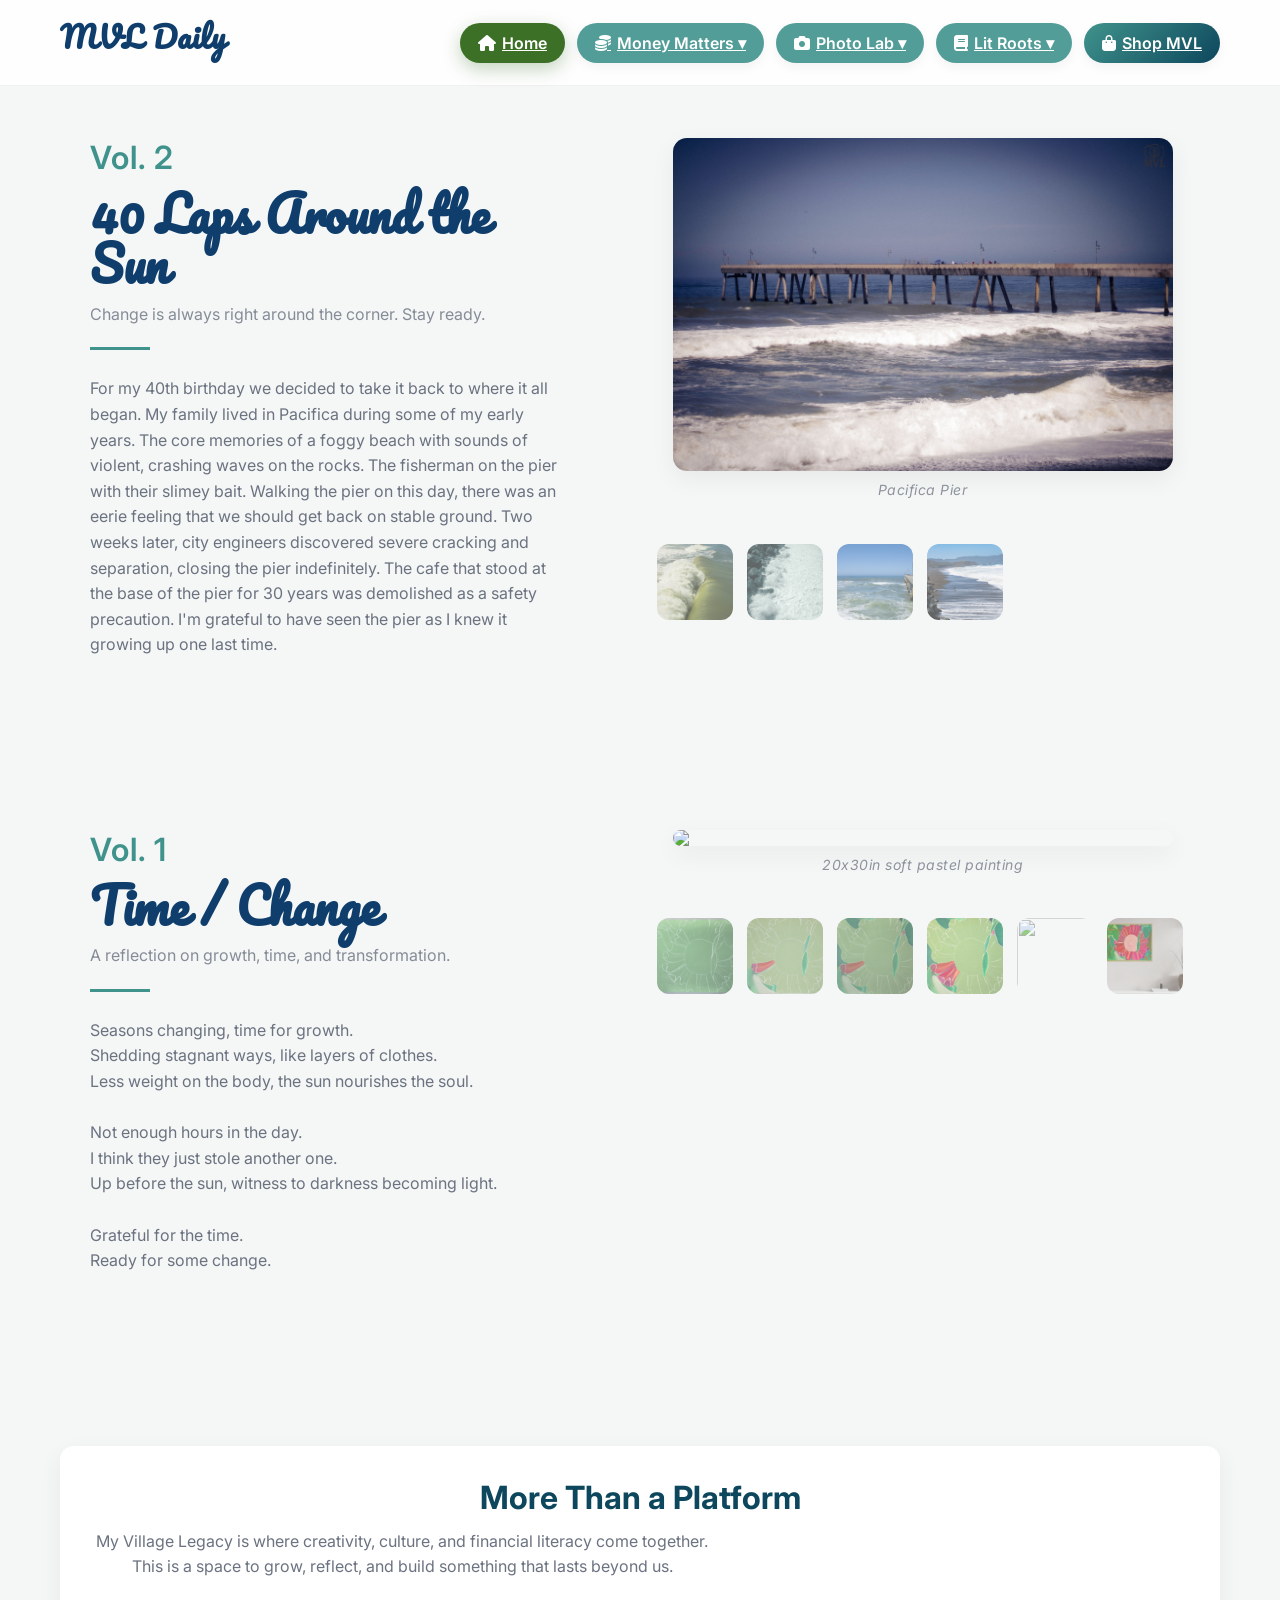
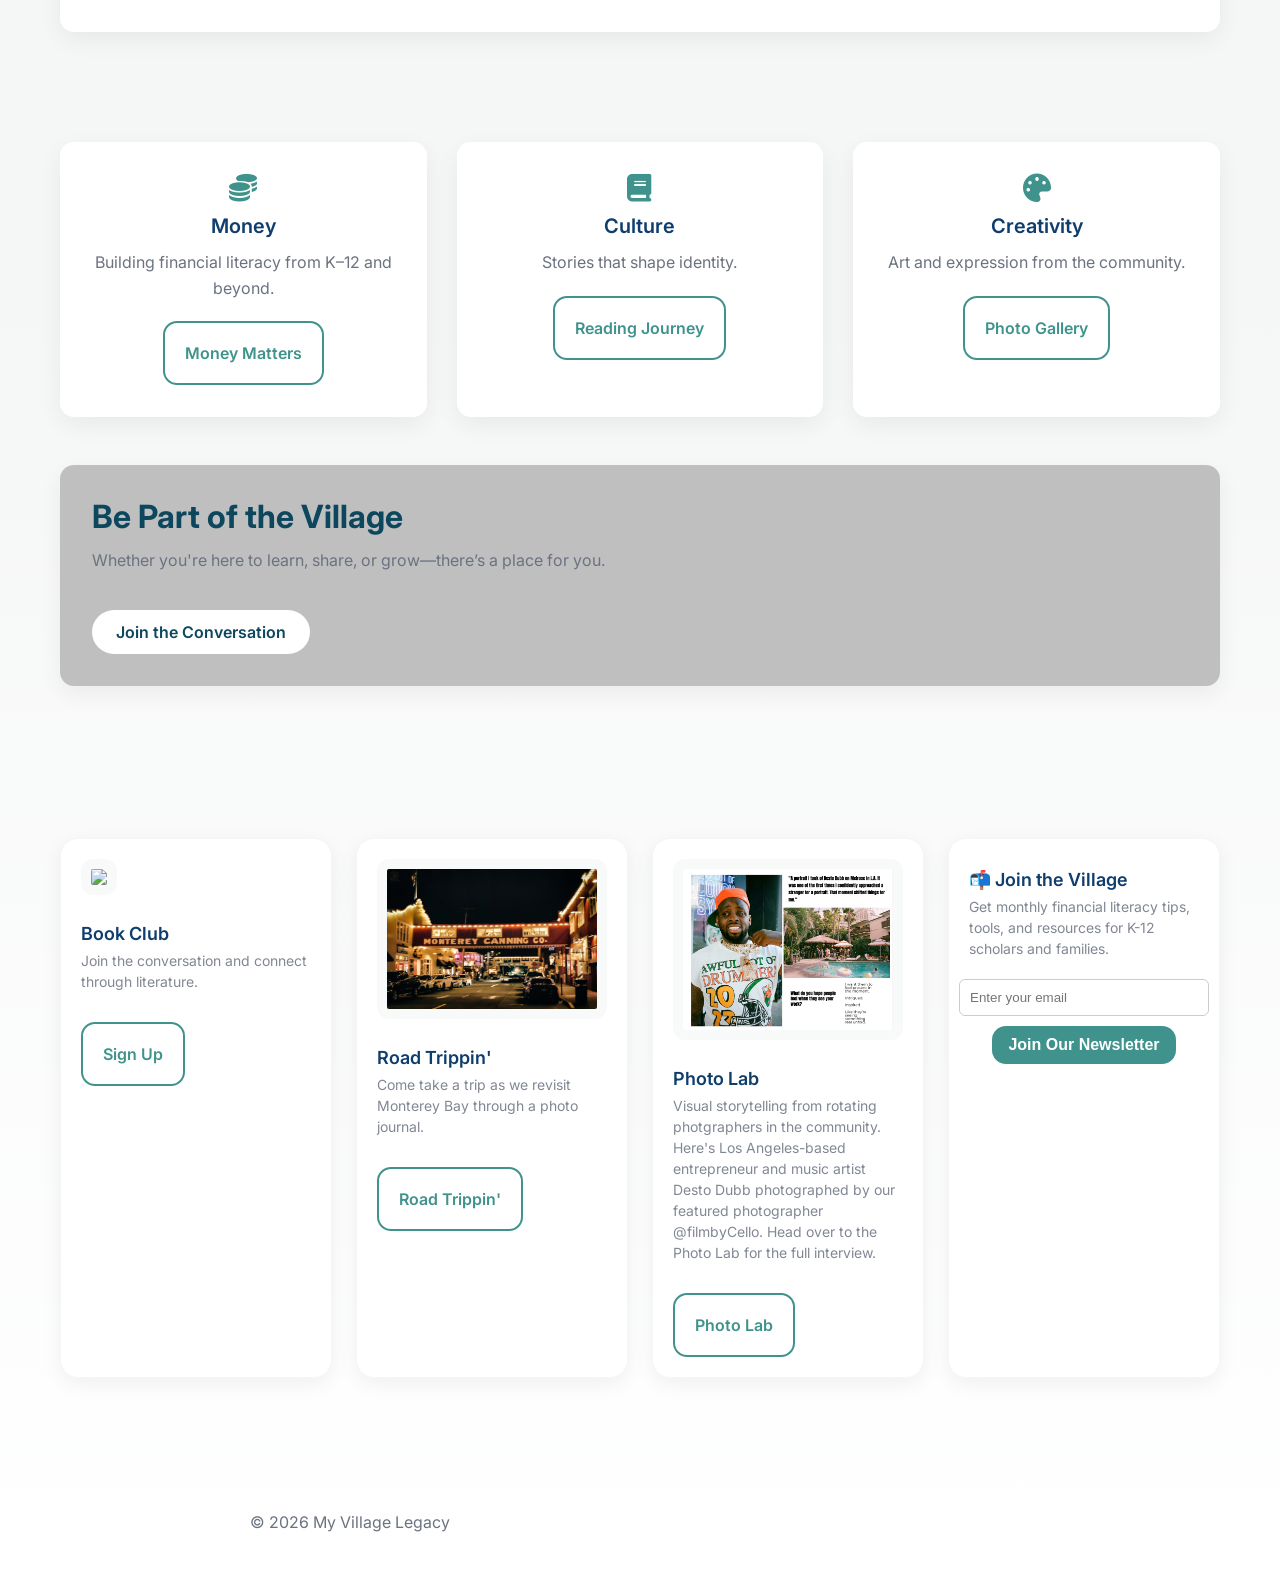
==== commit 22750a3a: "v2 add" ====
--- a/index.html
+++ b/index.html
@@ -99,6 +99,50 @@
 
 <main class="homepage">
 
+  <div class="container">
+  <!-- HERO -->
+  <section class="hero-section section-light">
+
+  <!-- LEFT SIDE -->
+  <div class="hero-left">
+
+    <div class="hero-block">
+      <h2 class="season">Vol. 2</h2>
+      <h1 class="hero-title">40 Laps Around the Sun</h1>
+      <p class="hero-sub">
+        Change is always right around the corner. Stay ready.
+      </p>
+    </div>
+
+    <div class="poem-block">
+      <p>
+        For my 40th birthday we decided to take it back to where it all began. My family lived in Pacifica during some of my early years. The core memories of a foggy beach with sounds of violent, crashing waves on the rocks. The fisherman on the pier with their slimey bait. Walking the pier on this day, there was an eerie feeling that we should get back on stable ground. Two weeks later, city engineers discovered severe cracking and separation, closing the pier indefinitely. The cafe that stood at the base of the pier for 30 years was demolished as a safety precaution. I'm grateful to have seen the pier as I knew it growing up one last time. 
+      </p>
+    </div>
+
+  </div>
+
+  <!-- RIGHT SIDE -->
+  <div class="hero-right">
+
+    <div class="painting-wrapper">
+      <img class="hero" src="images/p0.jpg">
+      <p class="hero-caption">Pacifica Pier</p>
+    </div>
+
+    <div class="thumbnail-strip">
+      <img src="images/p1.jpg" class="thumb">
+      <img src="images/p2.jpg" class="thumb">
+      <img src="images/p3.jpg" class="thumb">
+      <img src="images/p4.jpg" class="thumb">
+     
+    </div>
+
+  </div>
+
+</section>
+</div>
+
 <div class="container">
   <!-- HERO -->
   <section class="hero-section section-light">
@@ -110,7 +154,7 @@
       <h2 class="season">Vol. 1</h2>
       <h1 class="hero-title">Time / Change</h1>
       <p class="hero-sub">
-        A reflection on growth, time, and transformation
+        A reflection on growth, time, and transformation.
       </p>
     </div>
 
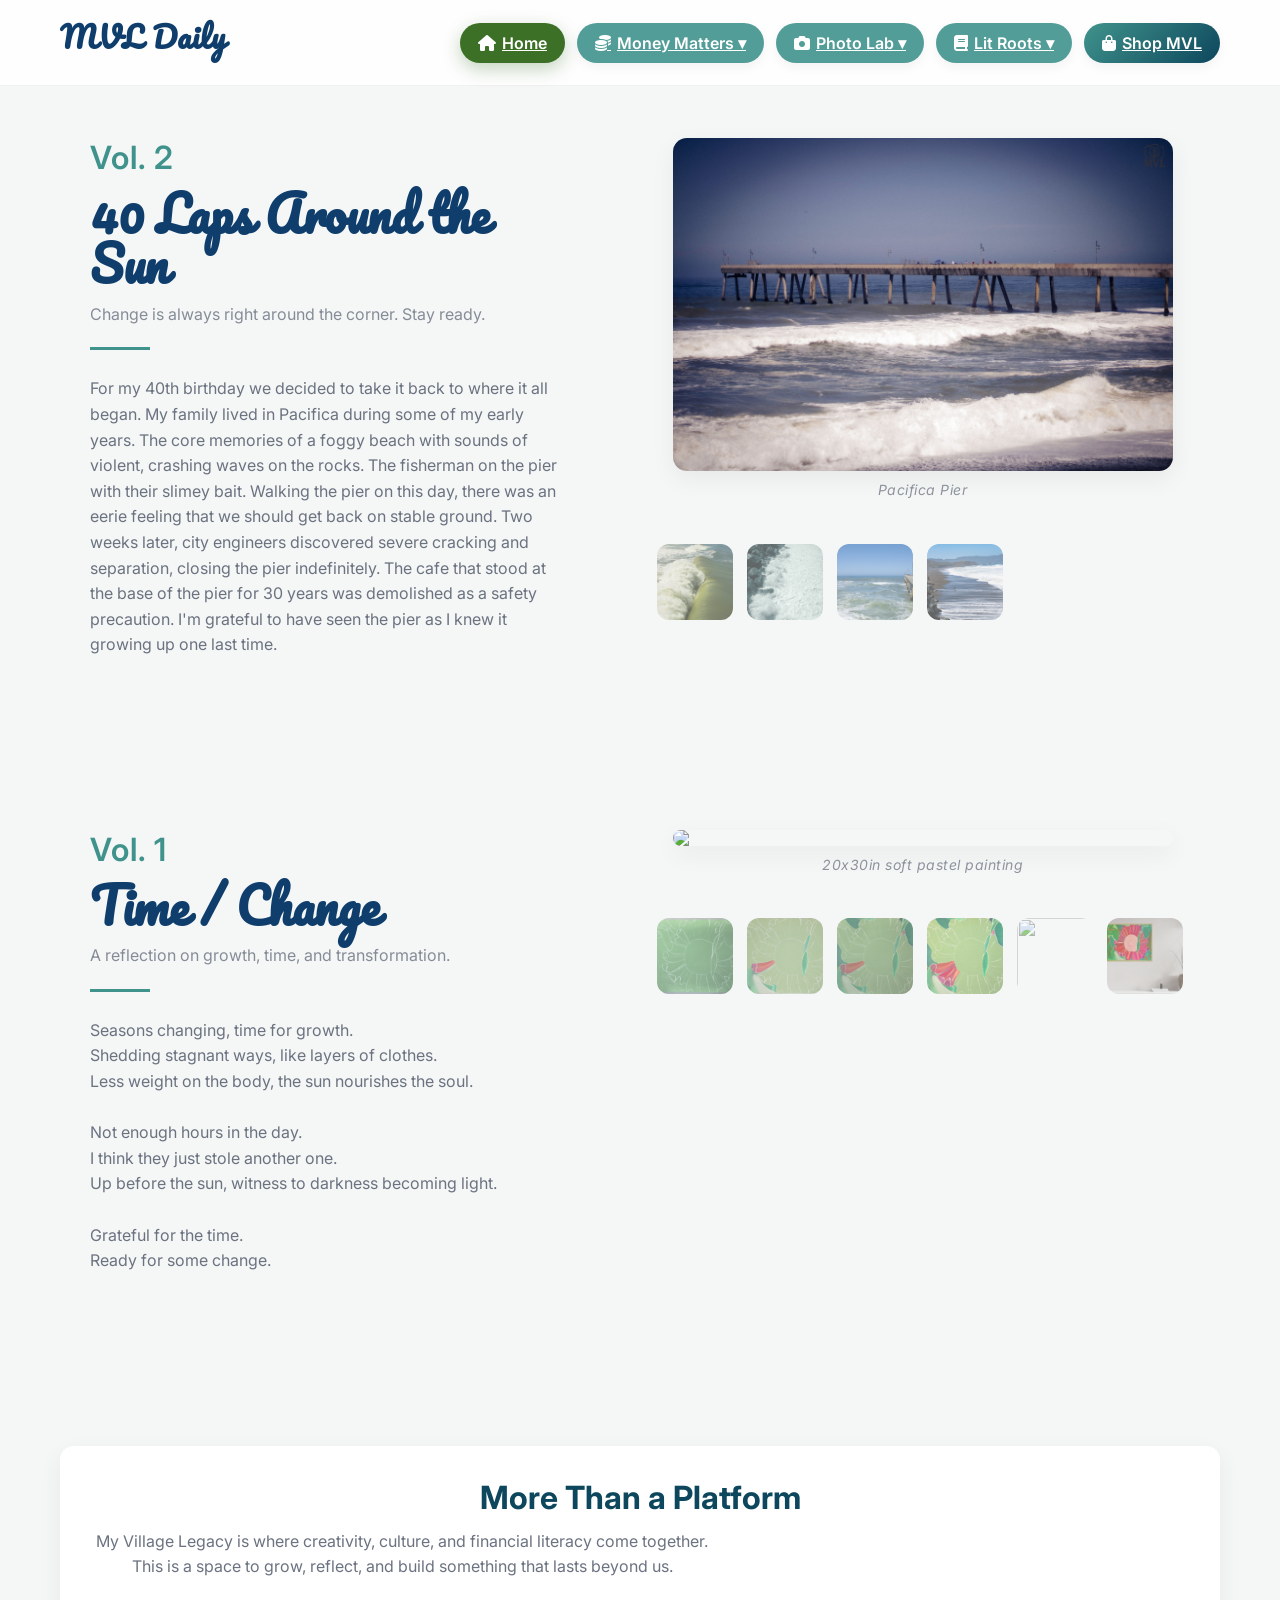
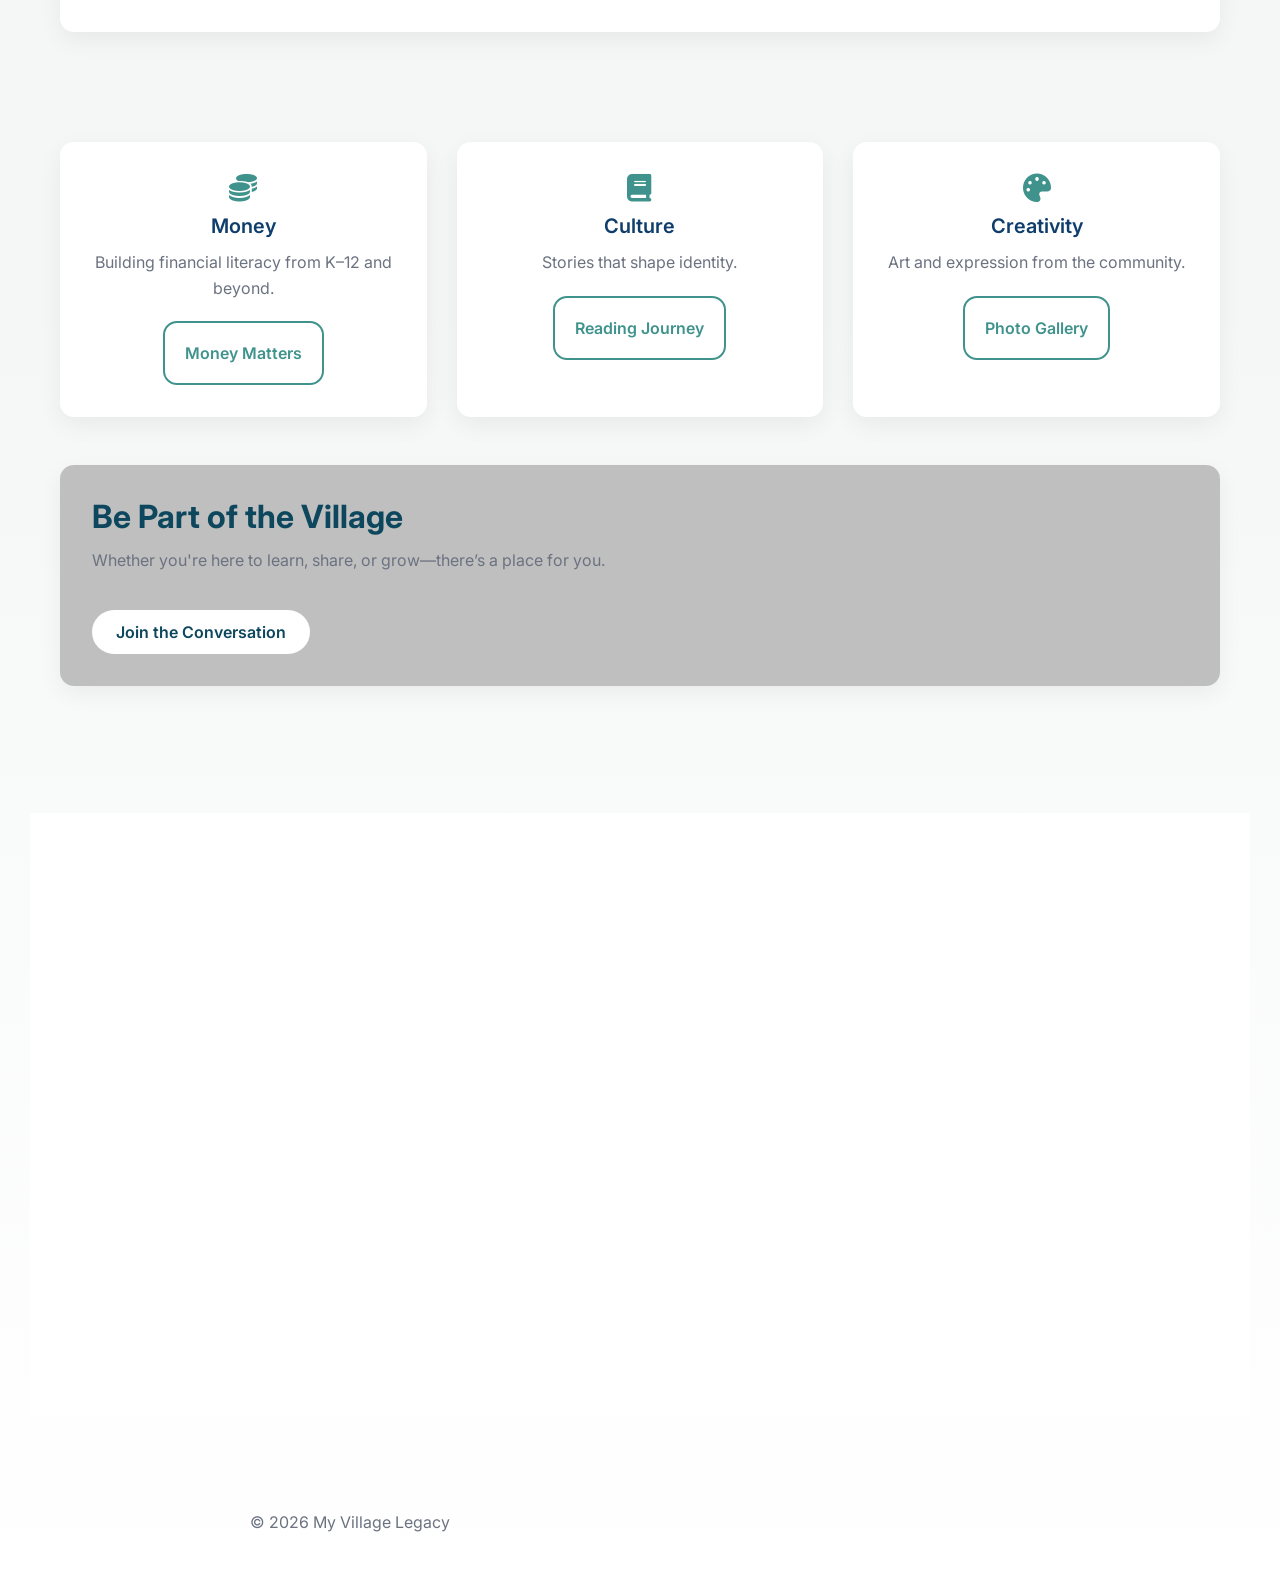
==== commit 9d2b2928: "script fix for hero img" ====
--- a/index.html
+++ b/index.html
@@ -101,7 +101,7 @@
 
   <div class="container">
   <!-- HERO -->
-  <section class="hero-section section-light">
+  <section class="hero-section section-light" id="volume-2">
 
   <!-- LEFT SIDE -->
   <div class="hero-left">
@@ -145,7 +145,7 @@
 
 <div class="container">
   <!-- HERO -->
-  <section class="hero-section section-light">
+  <section class="hero-section section-light" id="volume-1">
 
   <!-- LEFT SIDE -->
   <div class="hero-left">
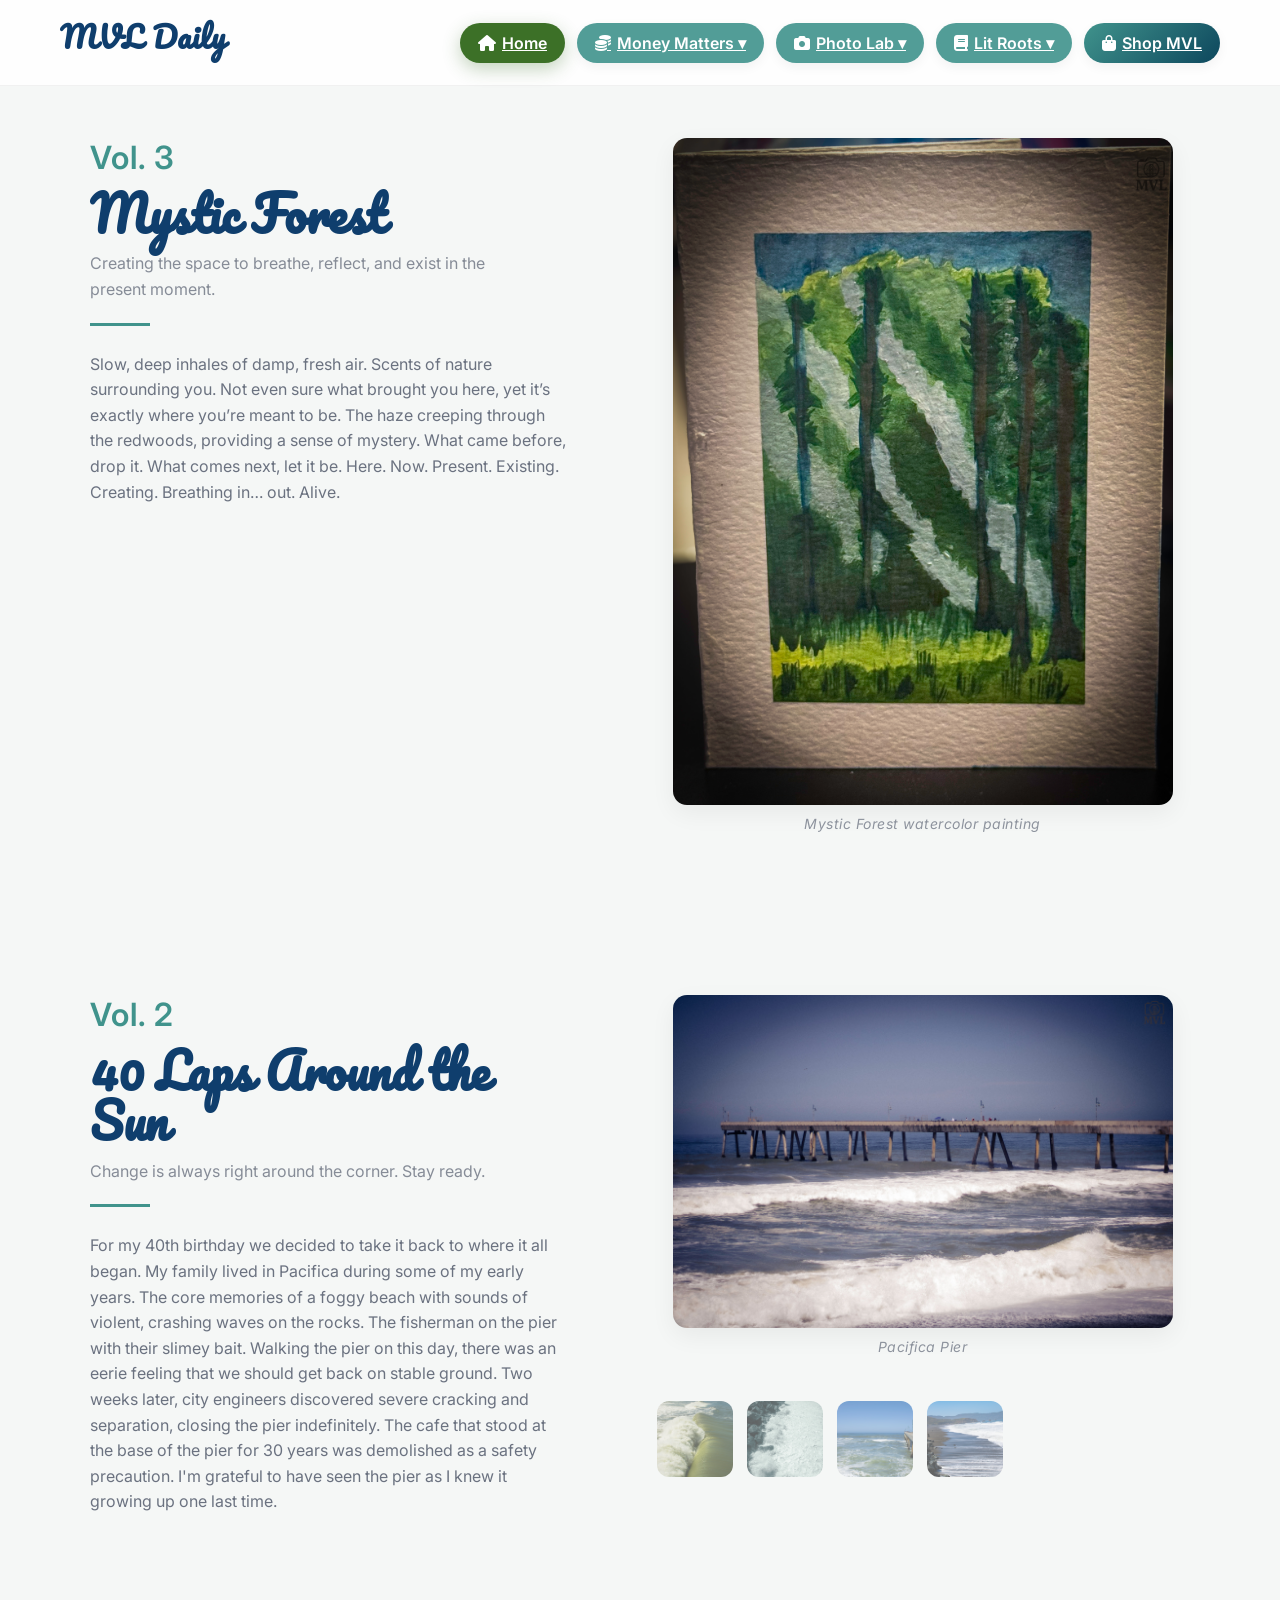
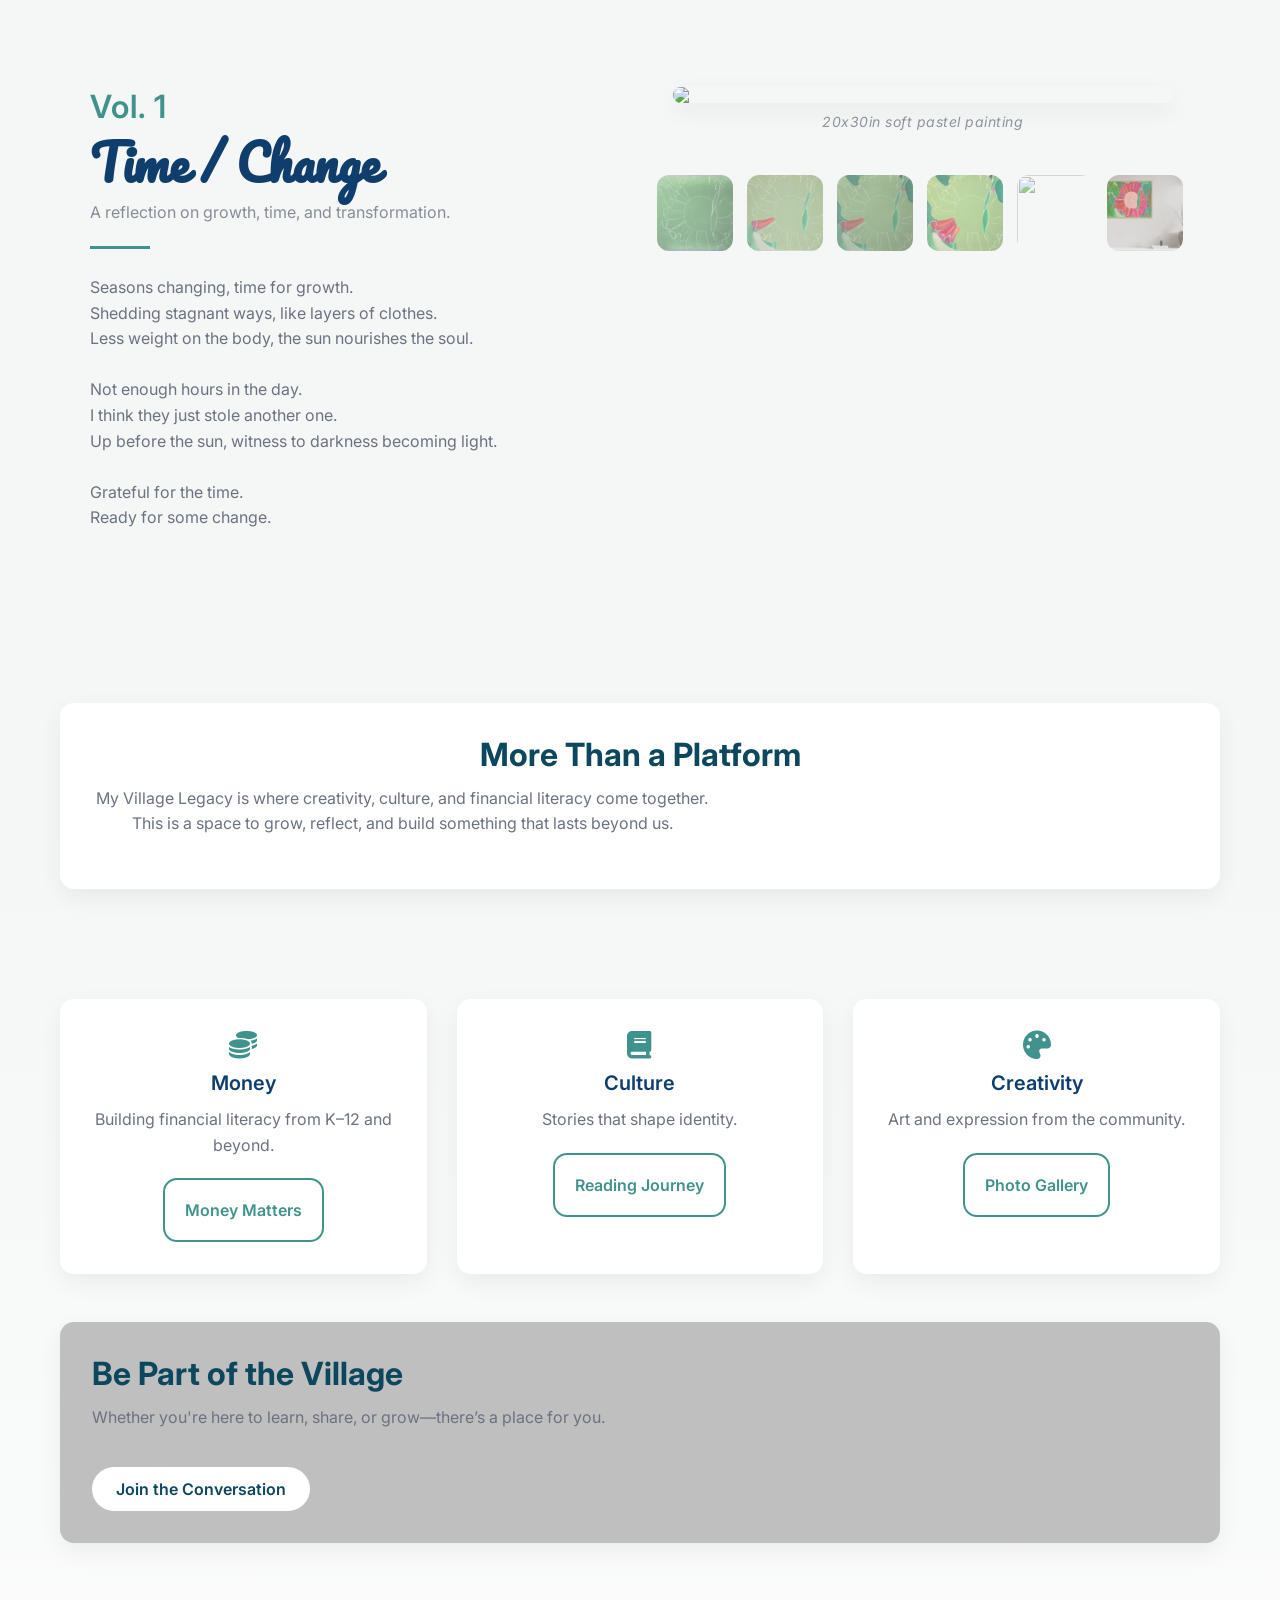
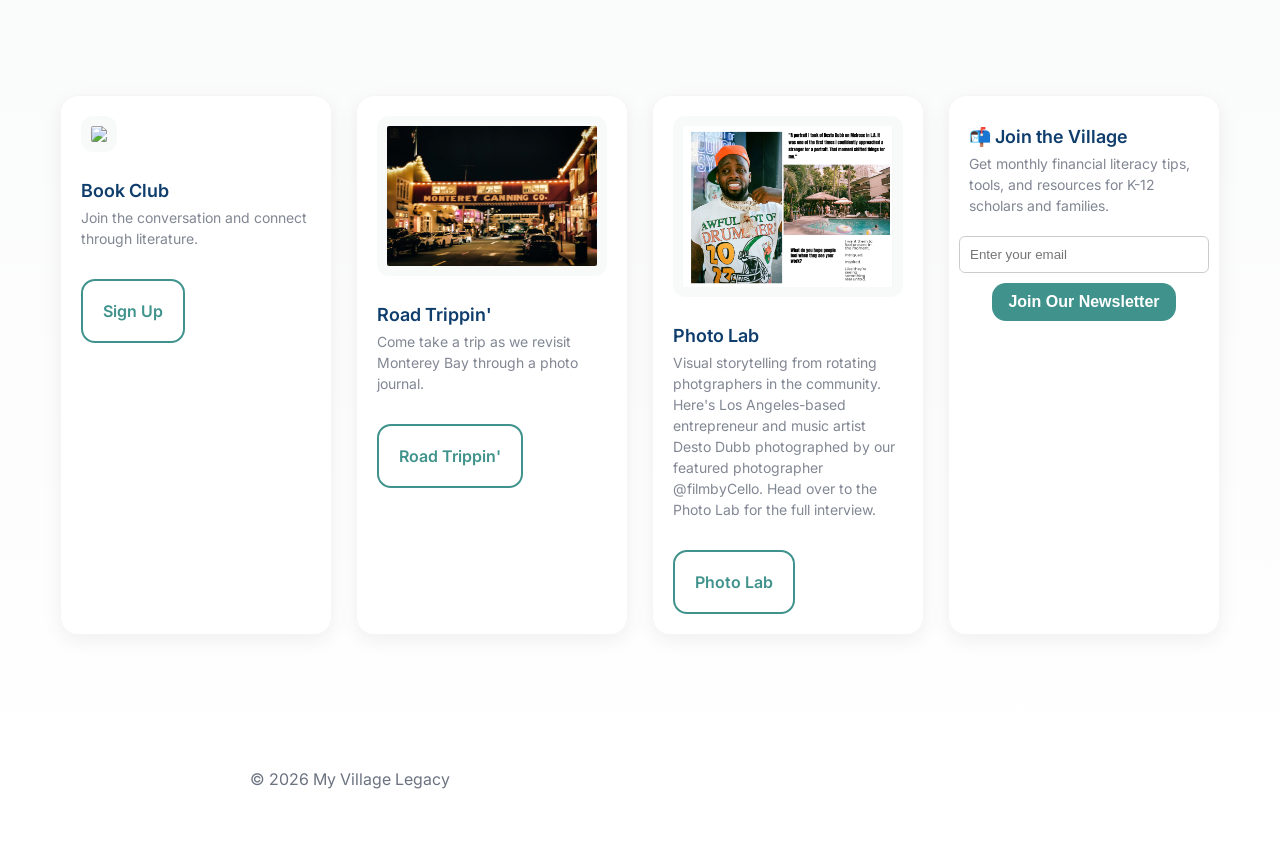
==== commit 8f6d5ace: "update featured book add vol3 book 27" ====
--- a/index.html
+++ b/index.html
@@ -99,6 +99,60 @@
 
 <main class="homepage">
 
+    <div class="container">
+  <!-- HERO -->
+  <section class="hero-section section-light" id="volume-3">
+
+  <!-- LEFT SIDE -->
+  <div class="hero-left">
+
+    <div class="hero-block">
+      <h2 class="season">Vol. 3</h2>
+      <h1 class="hero-title">Mystic Forest</h1>
+      <p class="hero-sub">
+        Creating the space to breathe, reflect, and exist in the present moment.
+      </p>
+    </div>
+
+    <div class="poem-block">
+      <p>
+        Slow, deep inhales of damp, fresh air.
+Scents of nature surrounding you.
+Not even sure what brought you here,
+yet it’s exactly where you’re meant to be.
+
+The haze creeping through the redwoods,
+providing a sense of mystery.
+
+What came before, drop it.
+What comes next, let it be.
+
+Here. Now. Present.
+
+Existing.
+Creating.
+Breathing in… out.
+
+Alive. 
+      </p>
+    </div>
+
+  </div>
+
+  <!-- RIGHT SIDE -->
+  <div class="hero-right">
+
+    <div class="painting-wrapper">
+      <img class="hero" src="images/mystic.jpg">
+      <p class="hero-caption">Mystic Forest watercolor painting</p>
+    </div>
+
+
+  </div>
+
+</section>
+</div>
+
   <div class="container">
   <!-- HERO -->
   <section class="hero-section section-light" id="volume-2">
--- a/css/styles.css
+++ b/css/styles.css
@@ -548,7 +548,7 @@
   }
 
   .hero-sub {
-    font-size: 14px;
+    font-size: 18px;
   }
 
   .poem-block {
@@ -649,6 +649,7 @@
   display: block;
    border-radius: var(--radius);
   box-shadow: var(--shadow);
+  cursor: pointer;
   transition: transform 0.4s ease, box-shadow 0.4s ease;
   margin-bottom: 8px;
 }
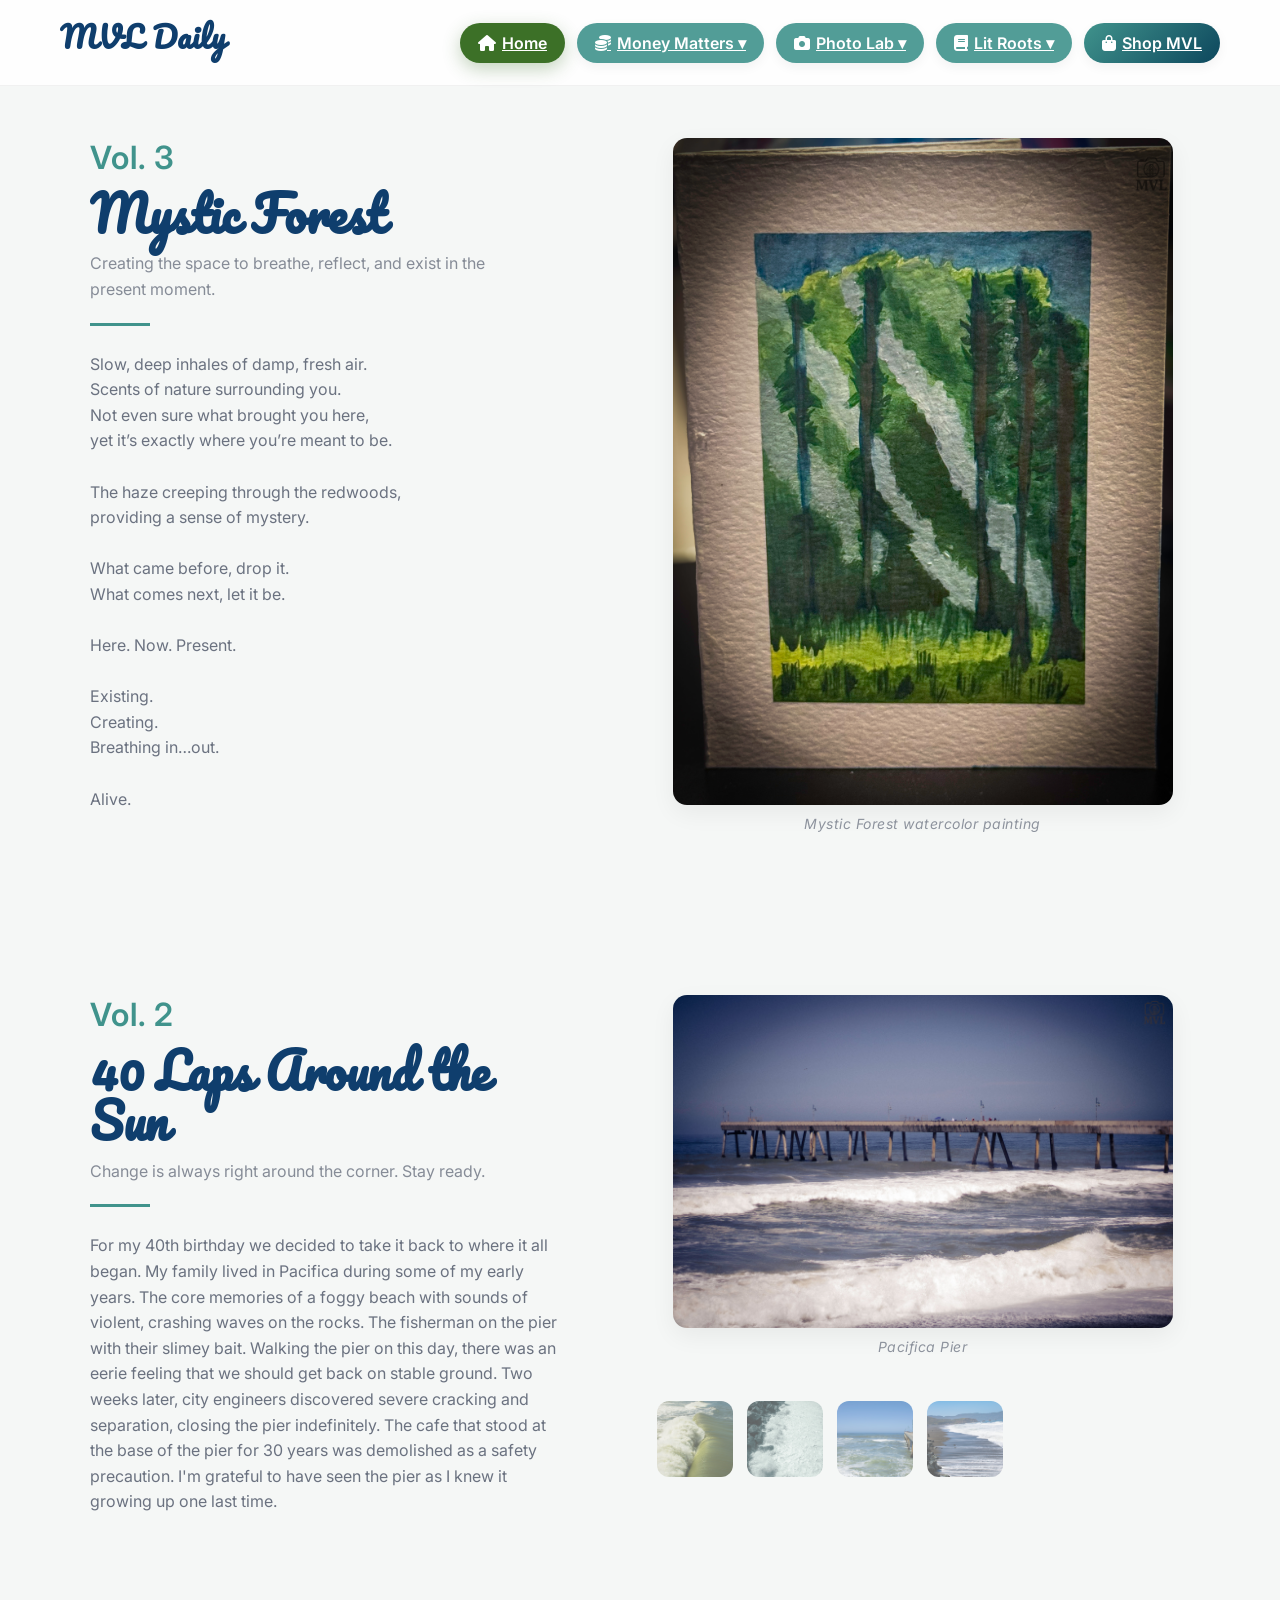
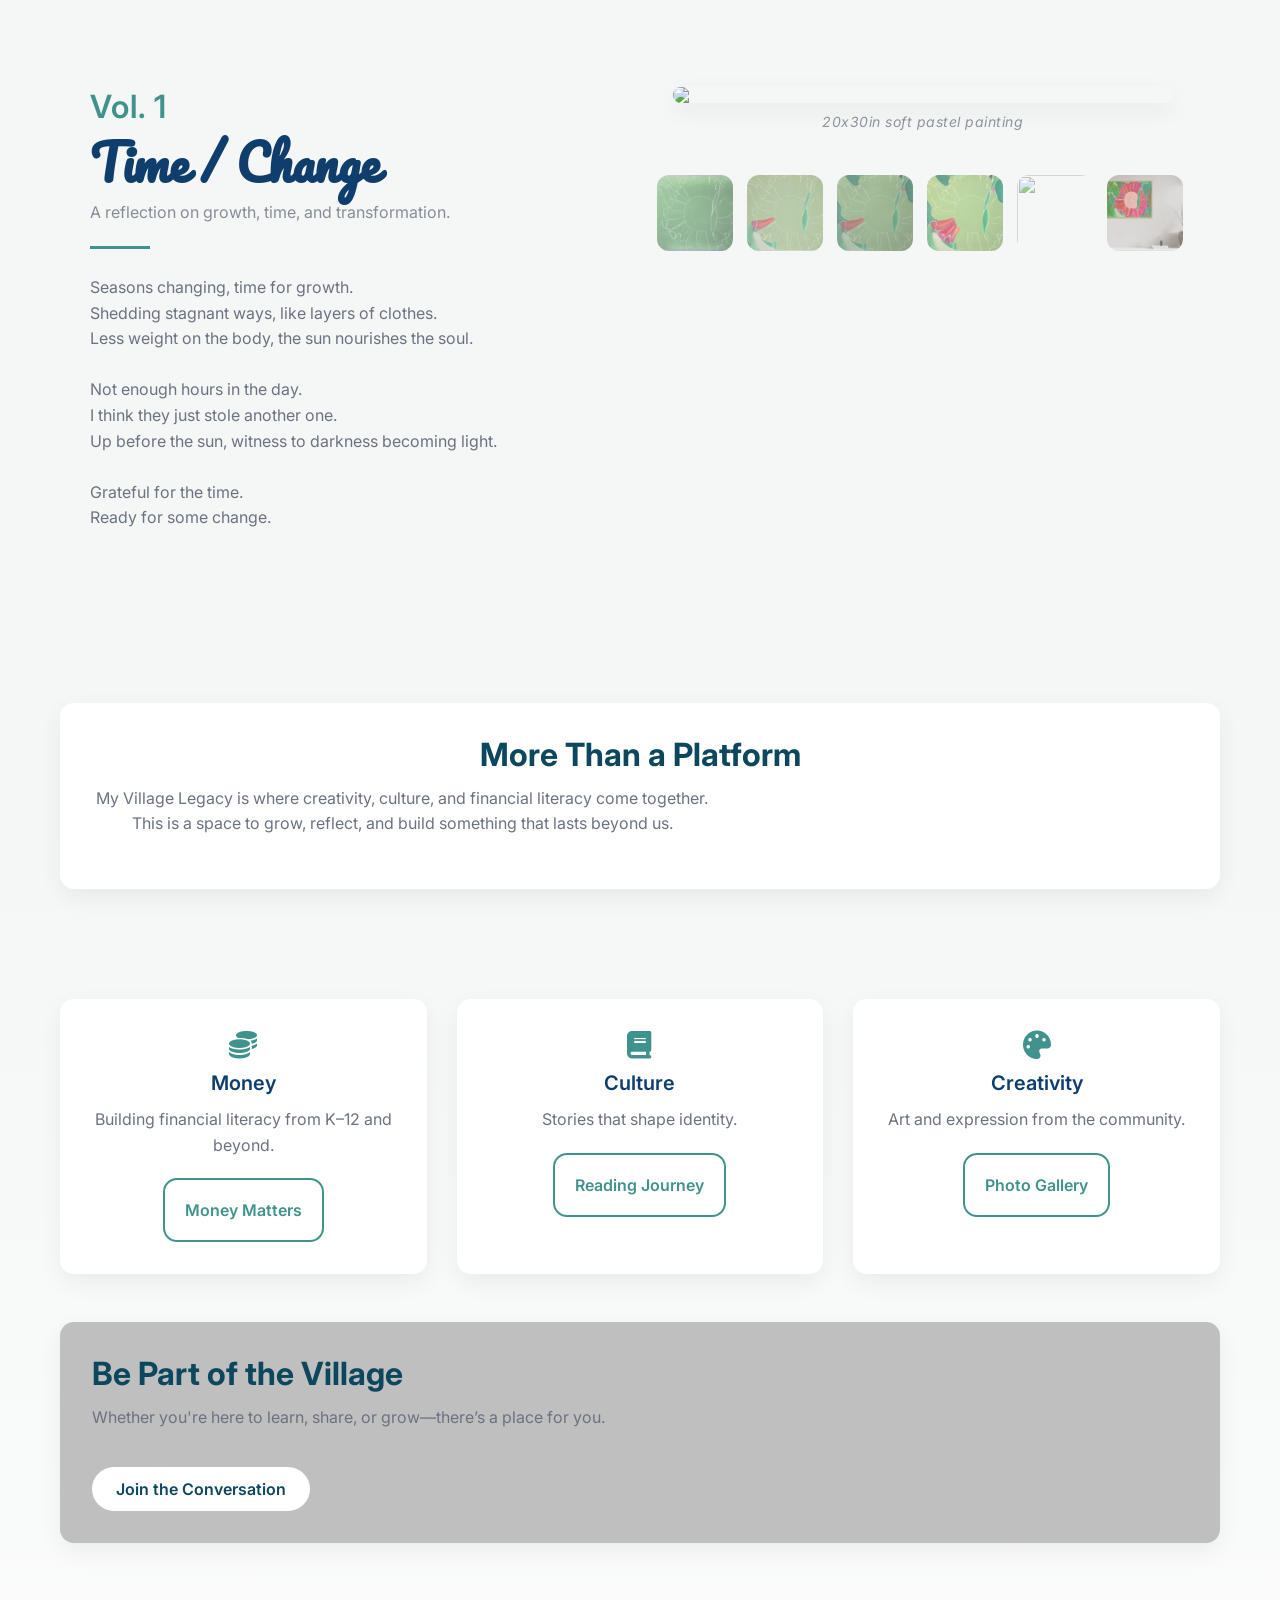
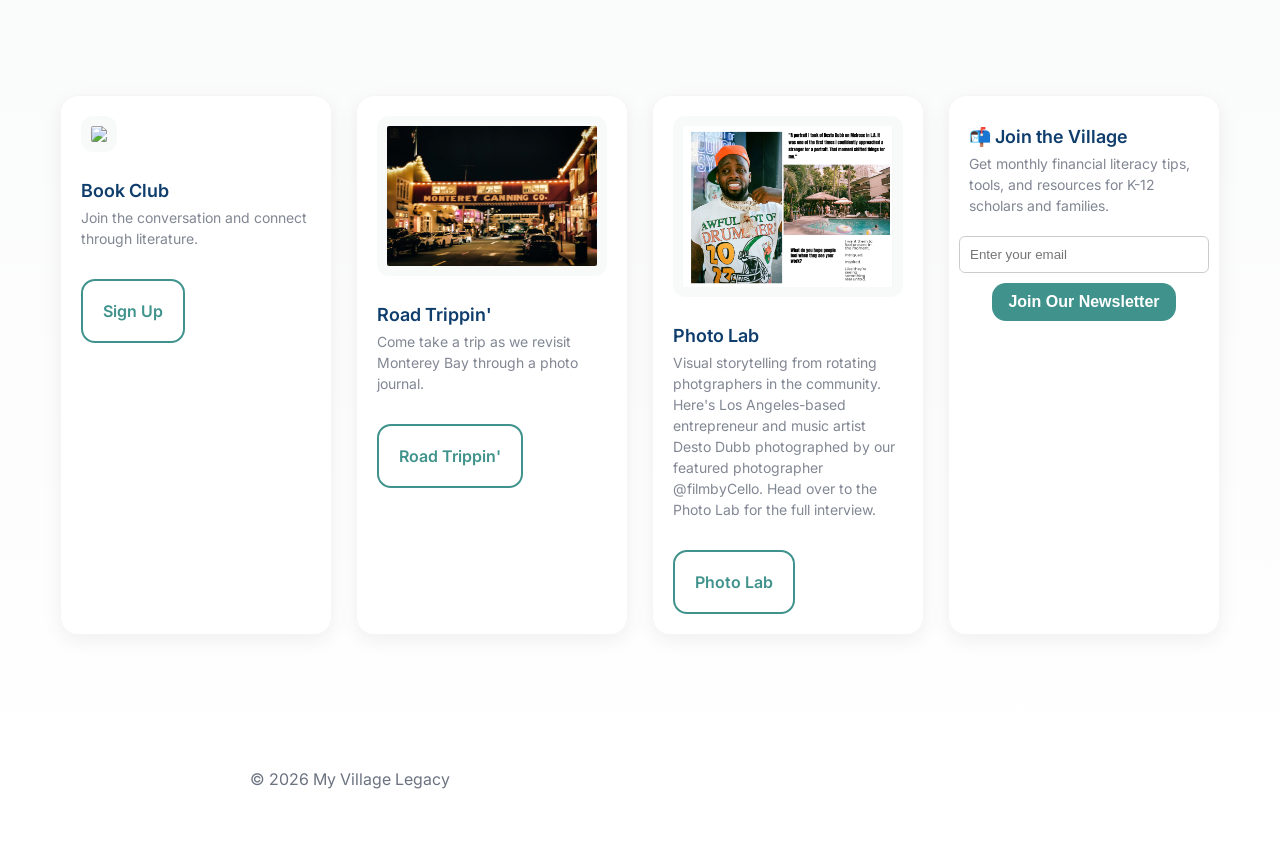
==== commit 1f574aa0: "mystic poem layout fix" ====
--- a/index.html
+++ b/index.html
@@ -116,22 +116,22 @@
 
     <div class="poem-block">
       <p>
-        Slow, deep inhales of damp, fresh air.
-Scents of nature surrounding you.
-Not even sure what brought you here,
-yet it’s exactly where you’re meant to be.
-
-The haze creeping through the redwoods,
-providing a sense of mystery.
-
-What came before, drop it.
-What comes next, let it be.
-
-Here. Now. Present.
-
-Existing.
-Creating.
-Breathing in… out.
+        Slow, deep inhales of damp, fresh air.<br>
+Scents of nature surrounding you.<br>
+Not even sure what brought you here,<br>
+yet it’s exactly where you’re meant to be.<br><br>
+
+The haze creeping through the redwoods,<br>
+providing a sense of mystery.<br><br>
+
+What came before, drop it.<br>
+What comes next, let it be.<br><br>
+
+Here. Now. Present.<br><br>
+
+Existing.<br>
+Creating.<br>
+Breathing in…out.<br><br>
 
 Alive. 
       </p>
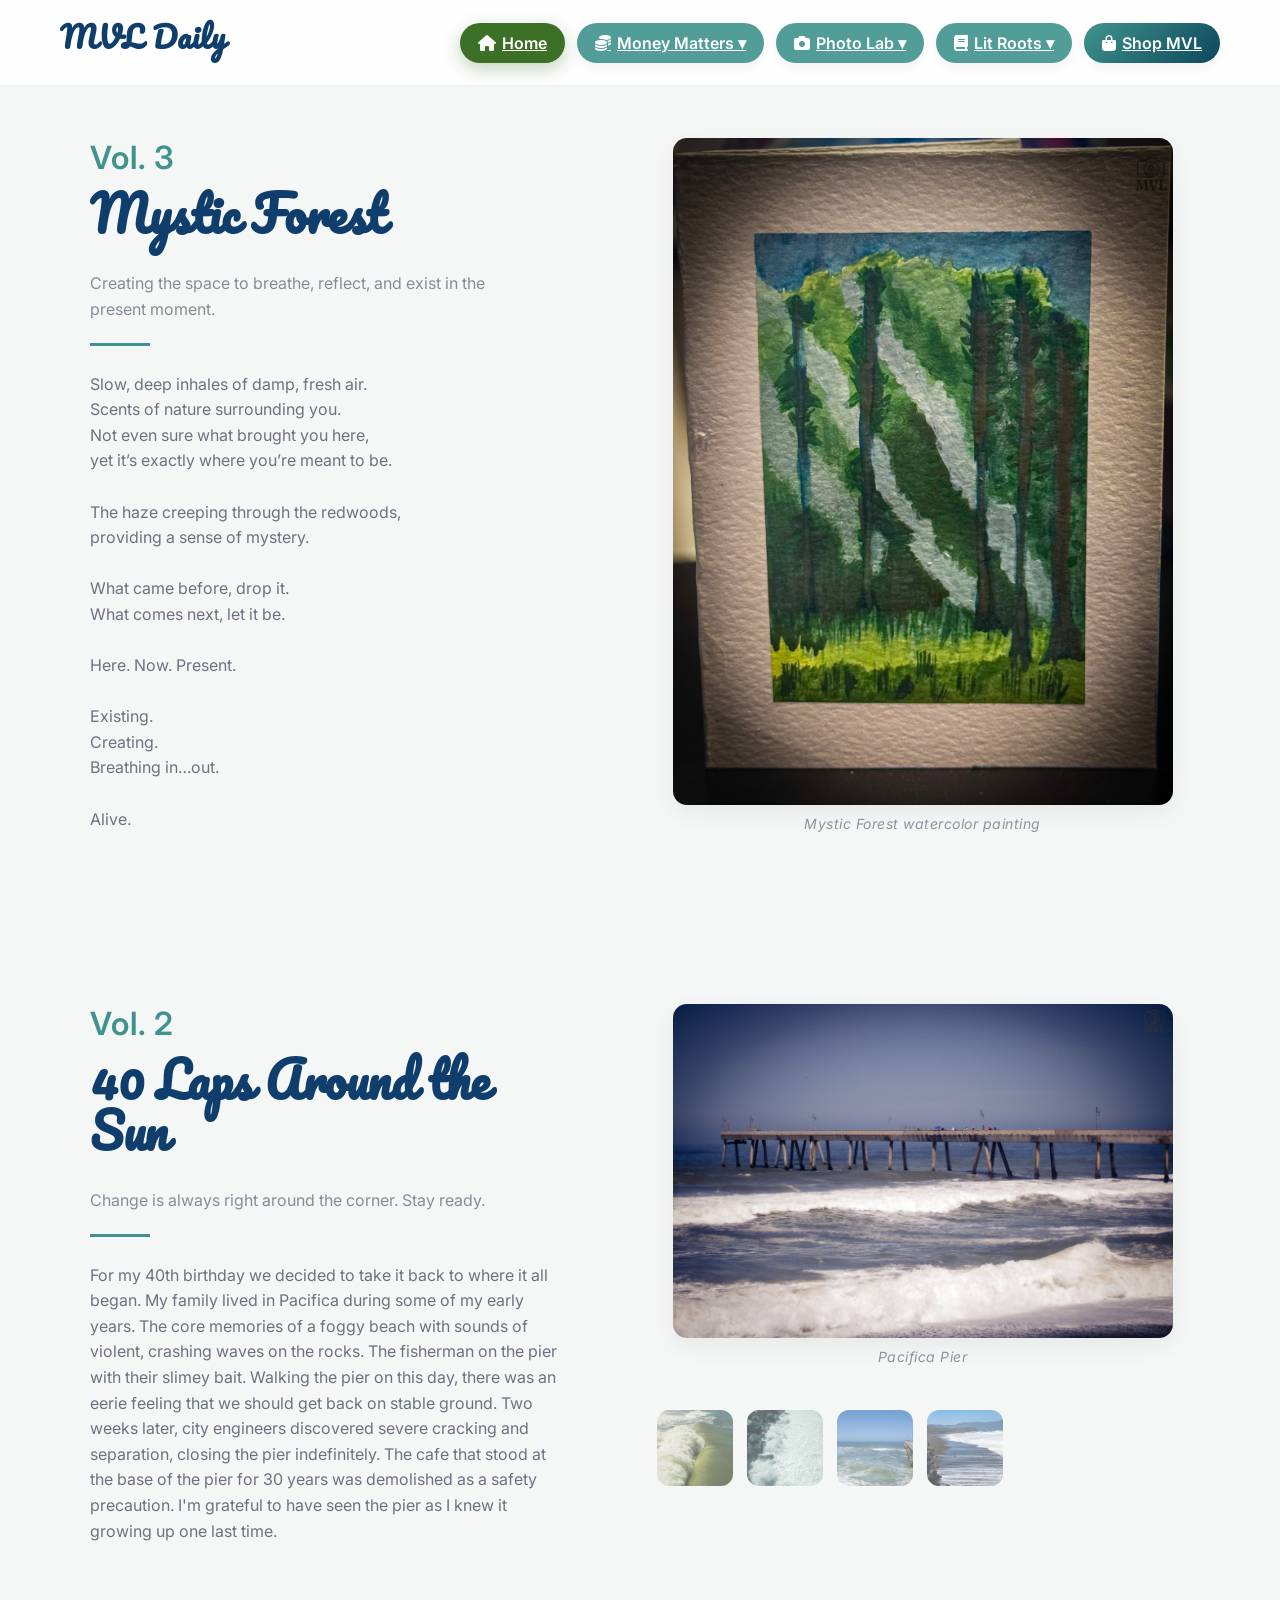
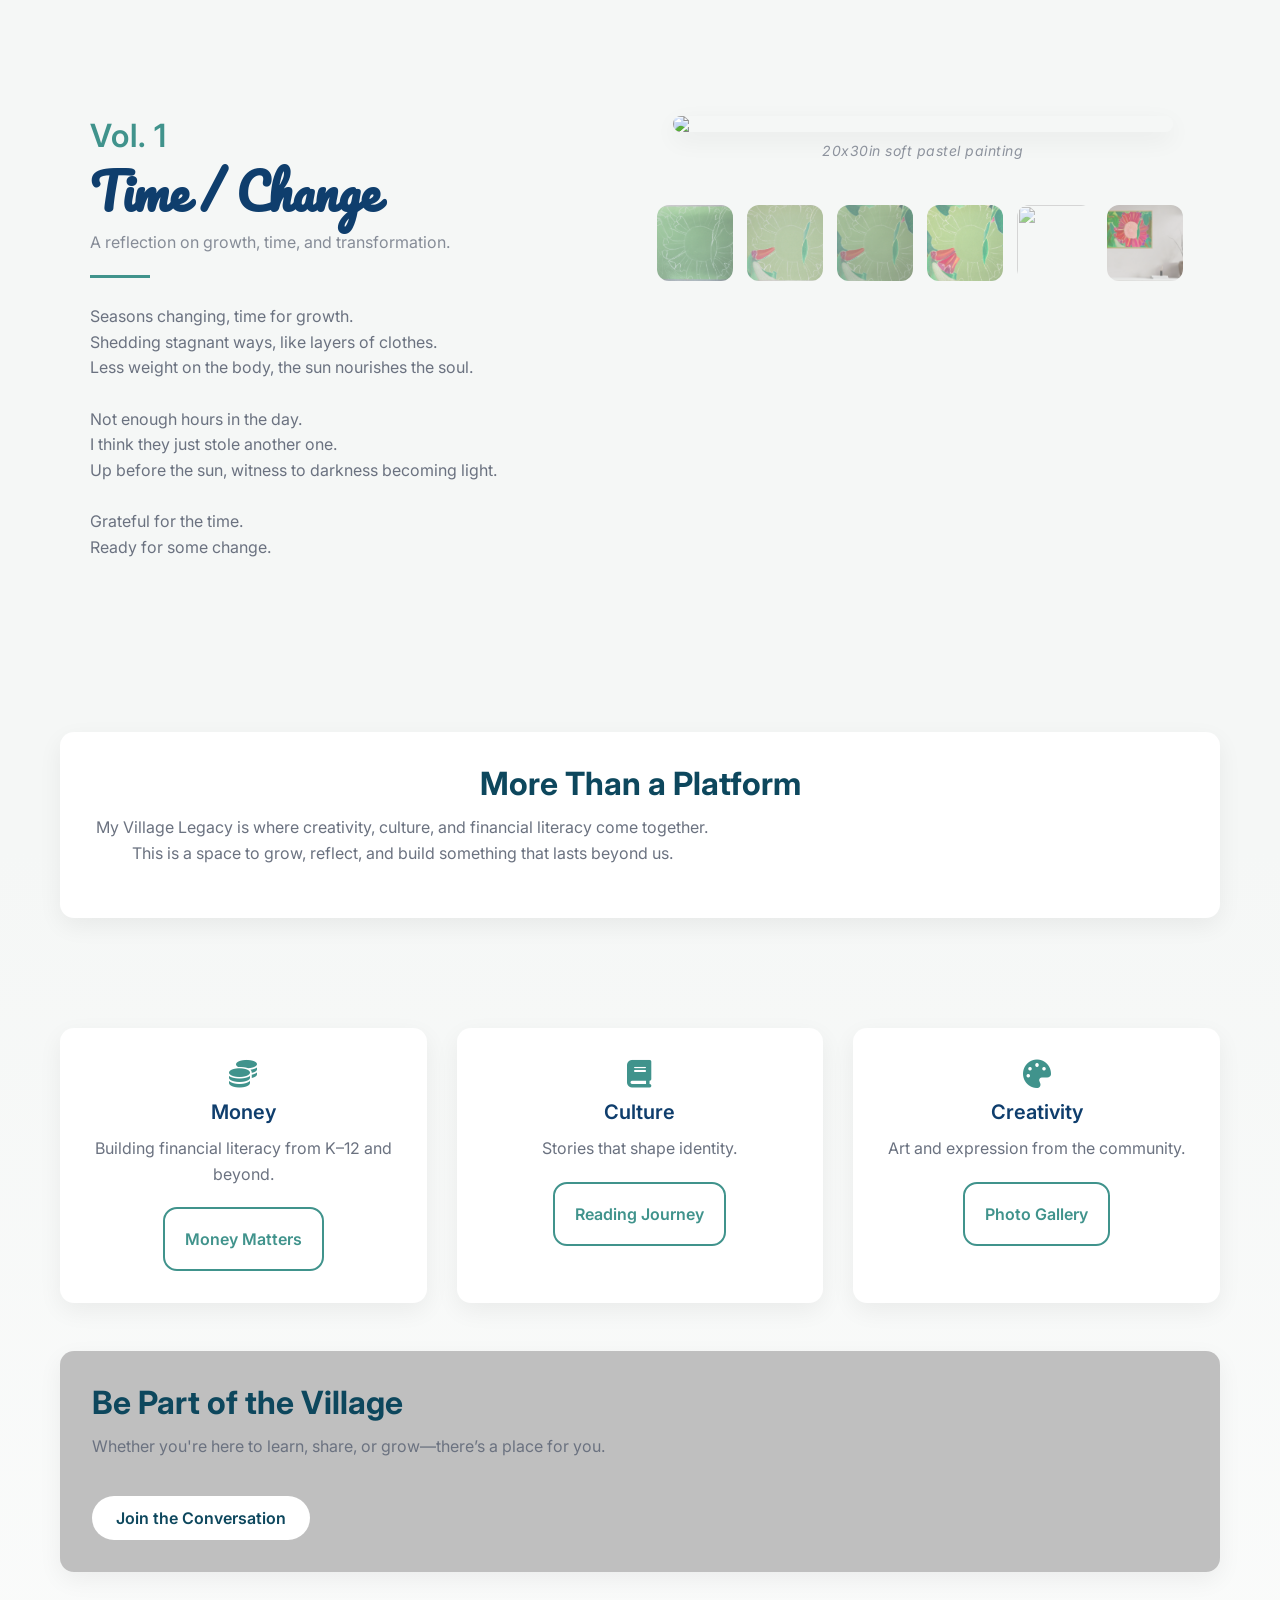
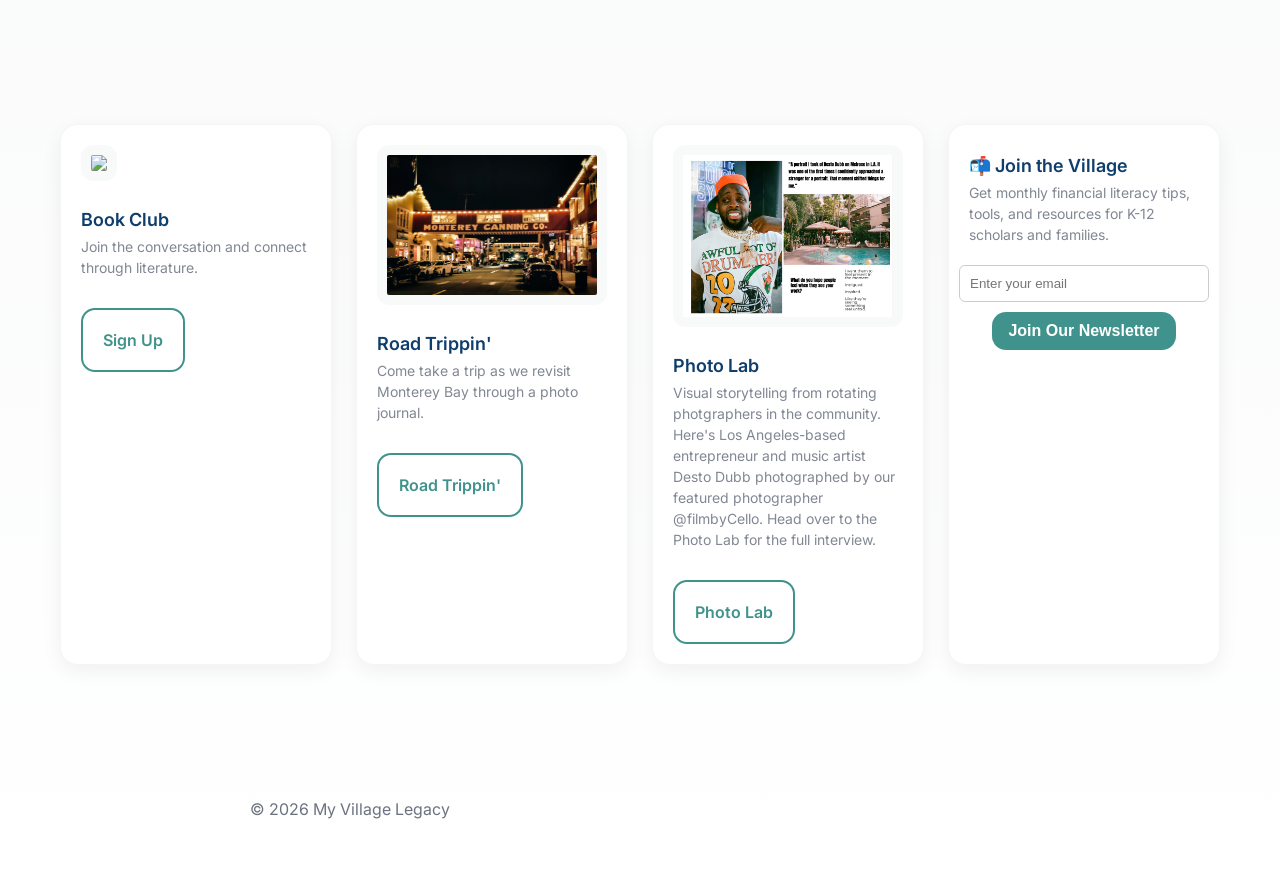
==== commit 77f17c14: "h1 spacing <br>" ====
--- a/index.html
+++ b/index.html
@@ -109,6 +109,7 @@
     <div class="hero-block">
       <h2 class="season">Vol. 3</h2>
       <h1 class="hero-title">Mystic Forest</h1>
+      <br>
       <p class="hero-sub">
         Creating the space to breathe, reflect, and exist in the present moment.
       </p>
@@ -163,6 +164,7 @@
     <div class="hero-block">
       <h2 class="season">Vol. 2</h2>
       <h1 class="hero-title">40 Laps Around the Sun</h1>
+      <br>
       <p class="hero-sub">
         Change is always right around the corner. Stay ready.
       </p>
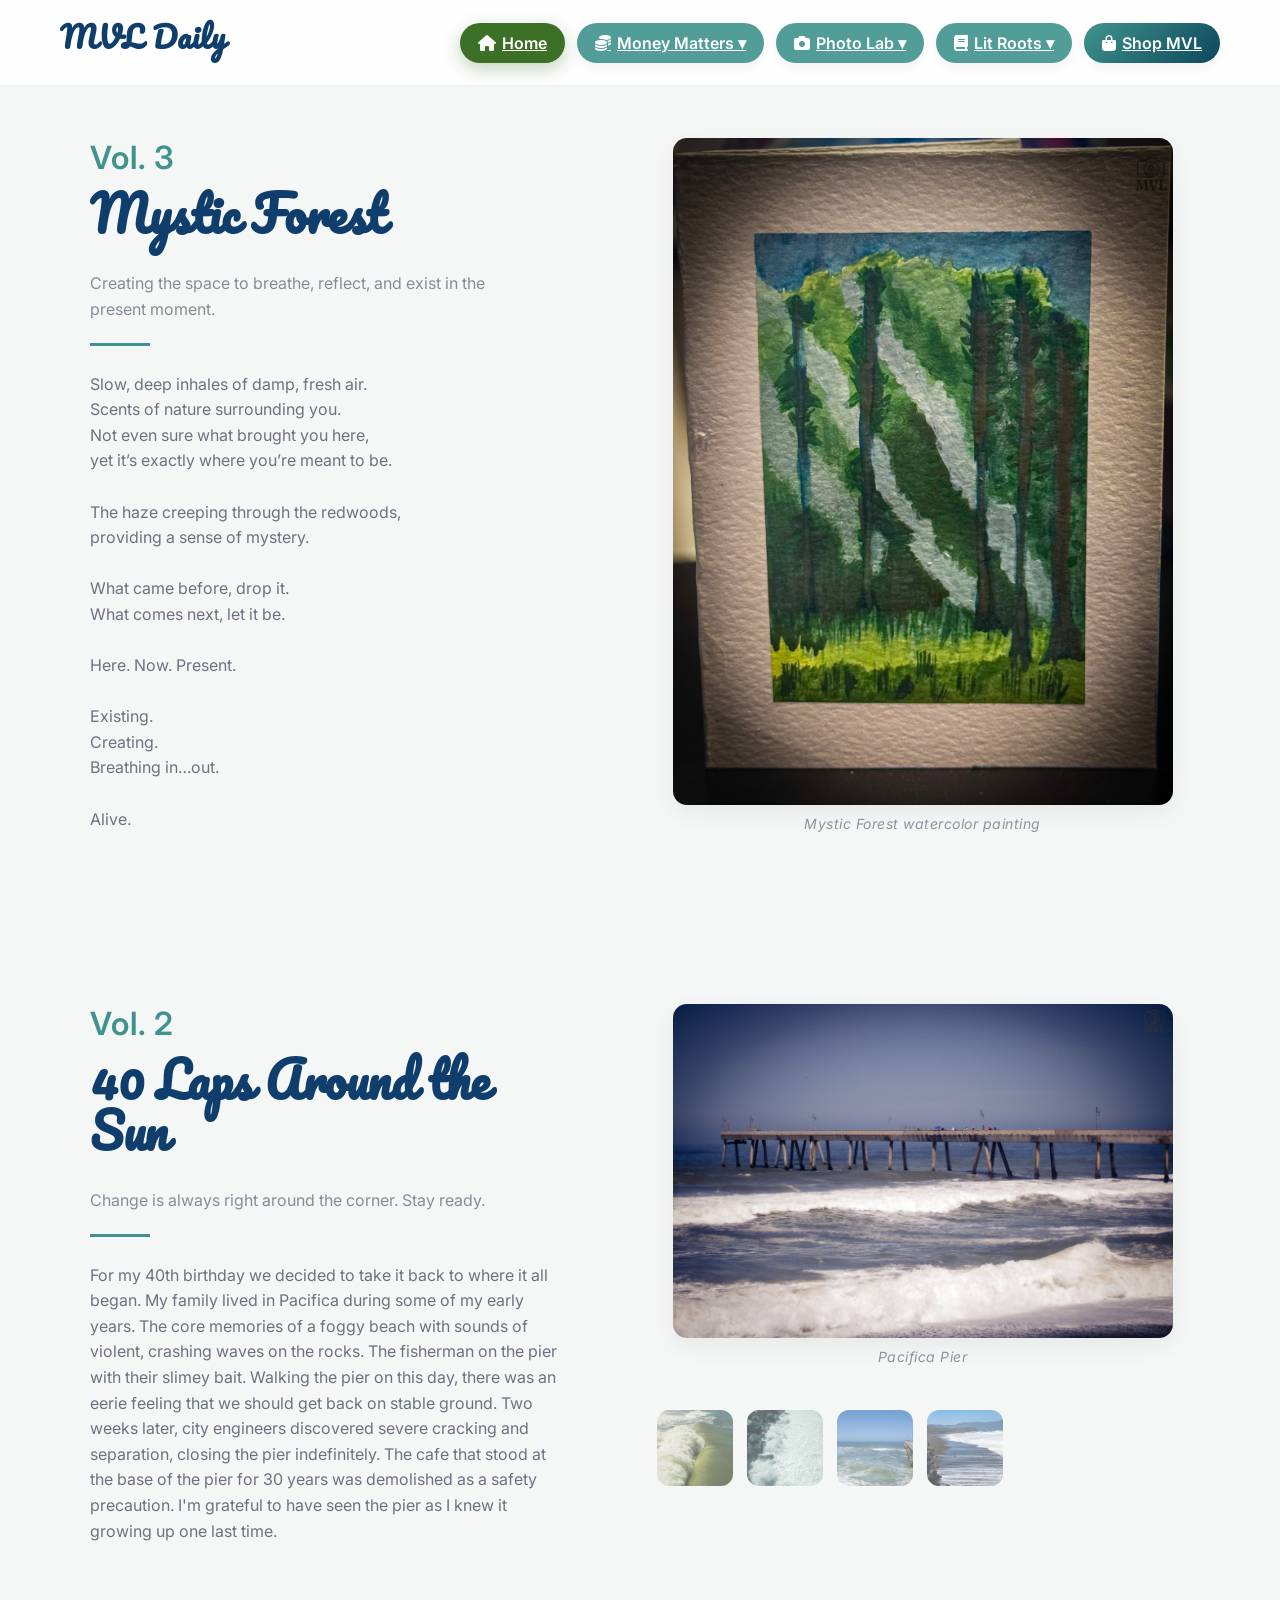
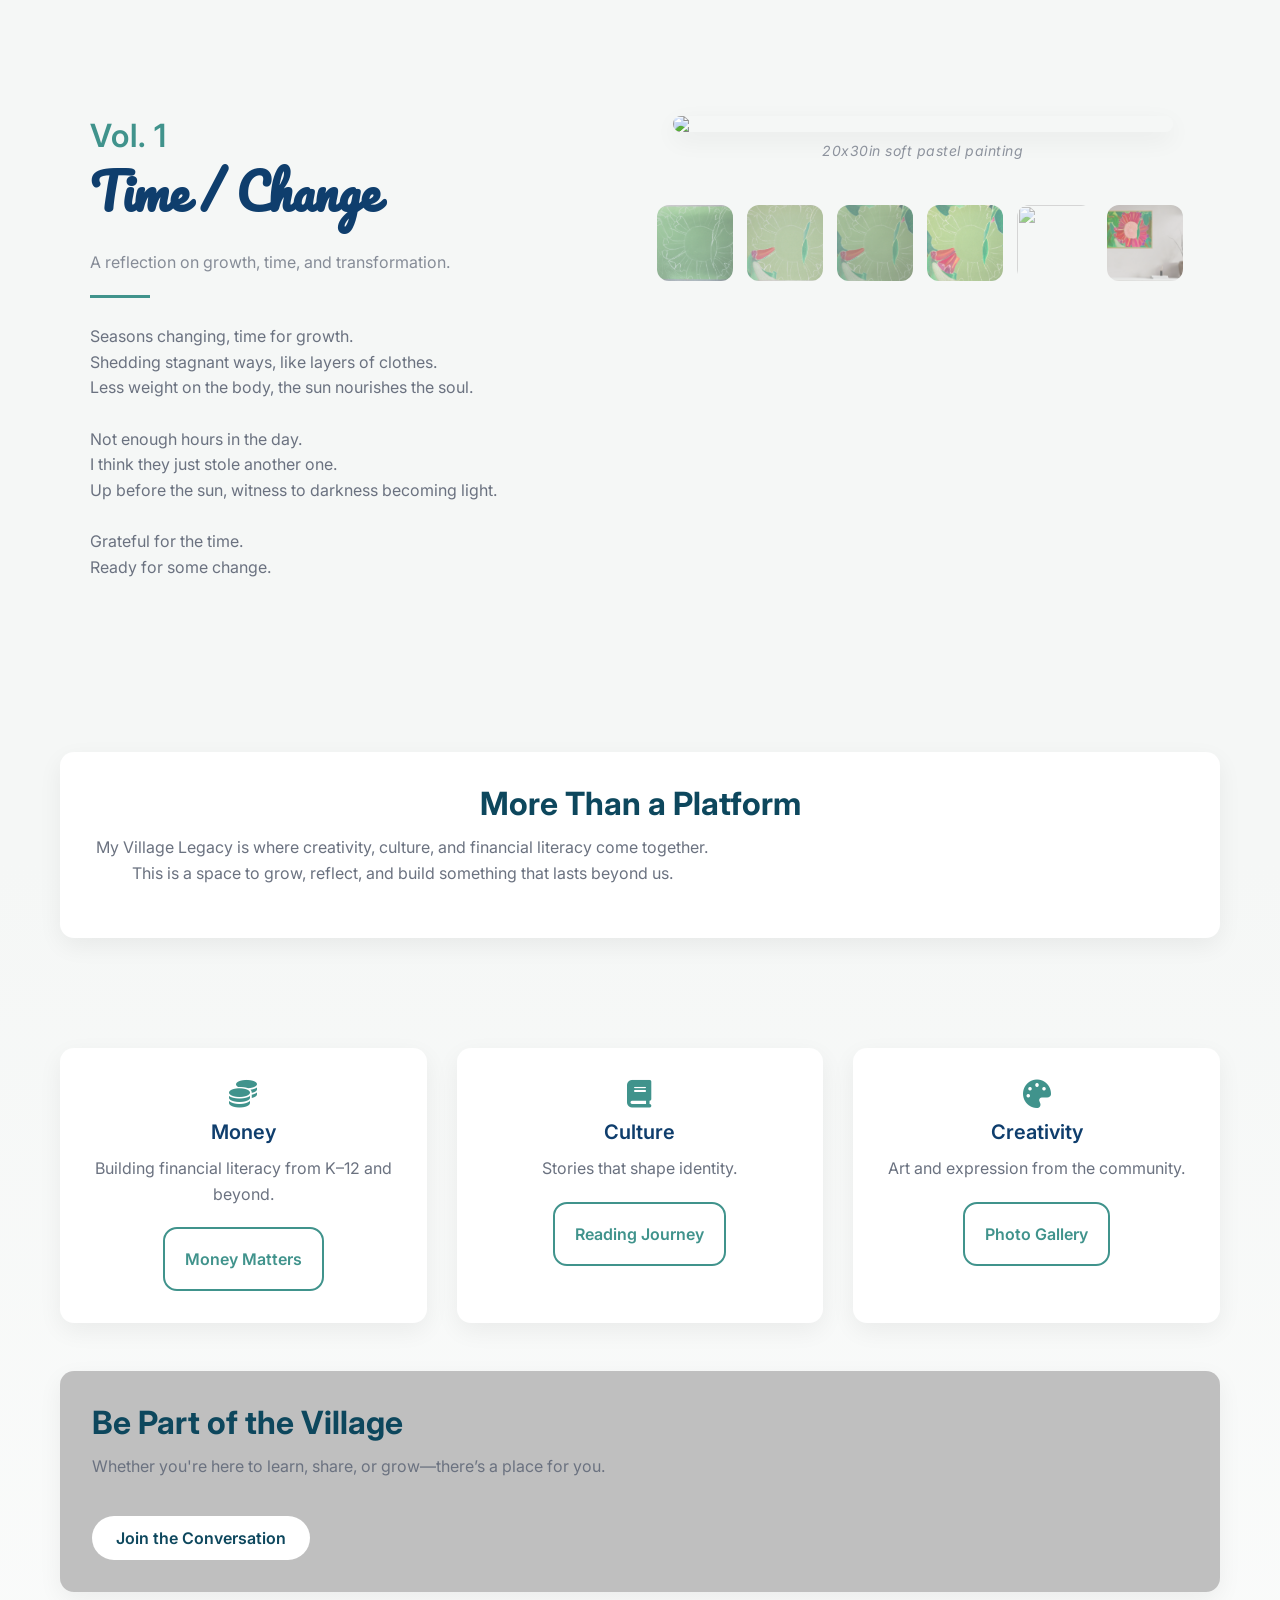
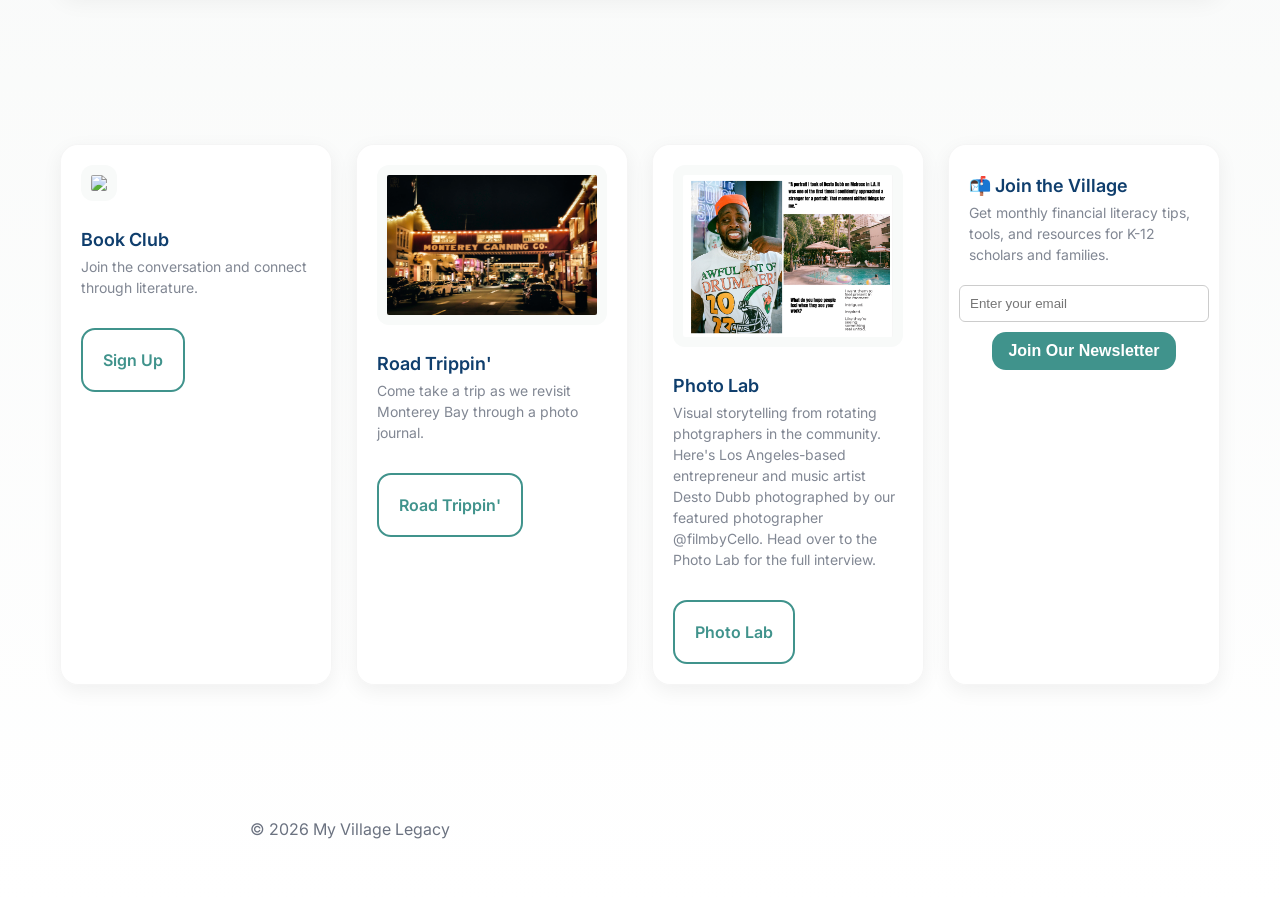
==== commit 96dd1cd1: "all h1 <br>" ====
--- a/index.html
+++ b/index.html
@@ -209,6 +209,7 @@
     <div class="hero-block">
       <h2 class="season">Vol. 1</h2>
       <h1 class="hero-title">Time / Change</h1>
+      <br>
       <p class="hero-sub">
         A reflection on growth, time, and transformation.
       </p>
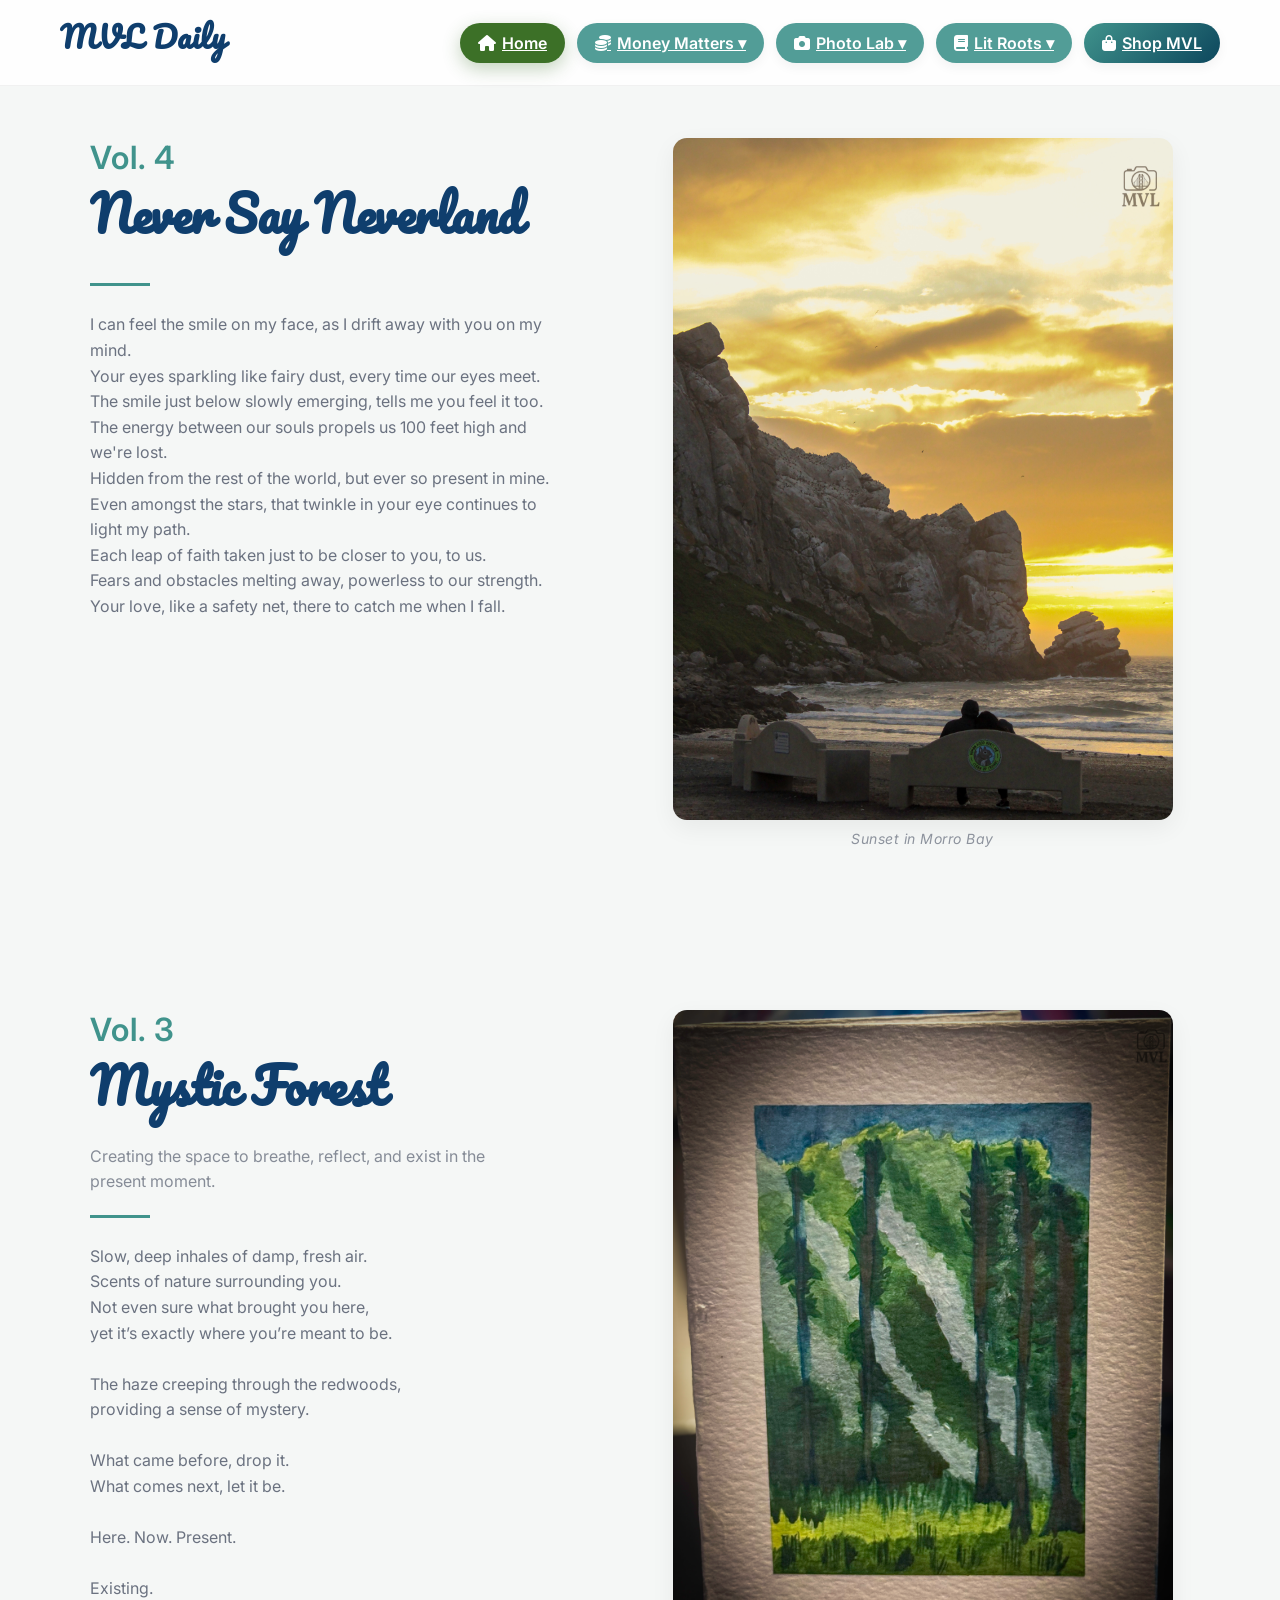
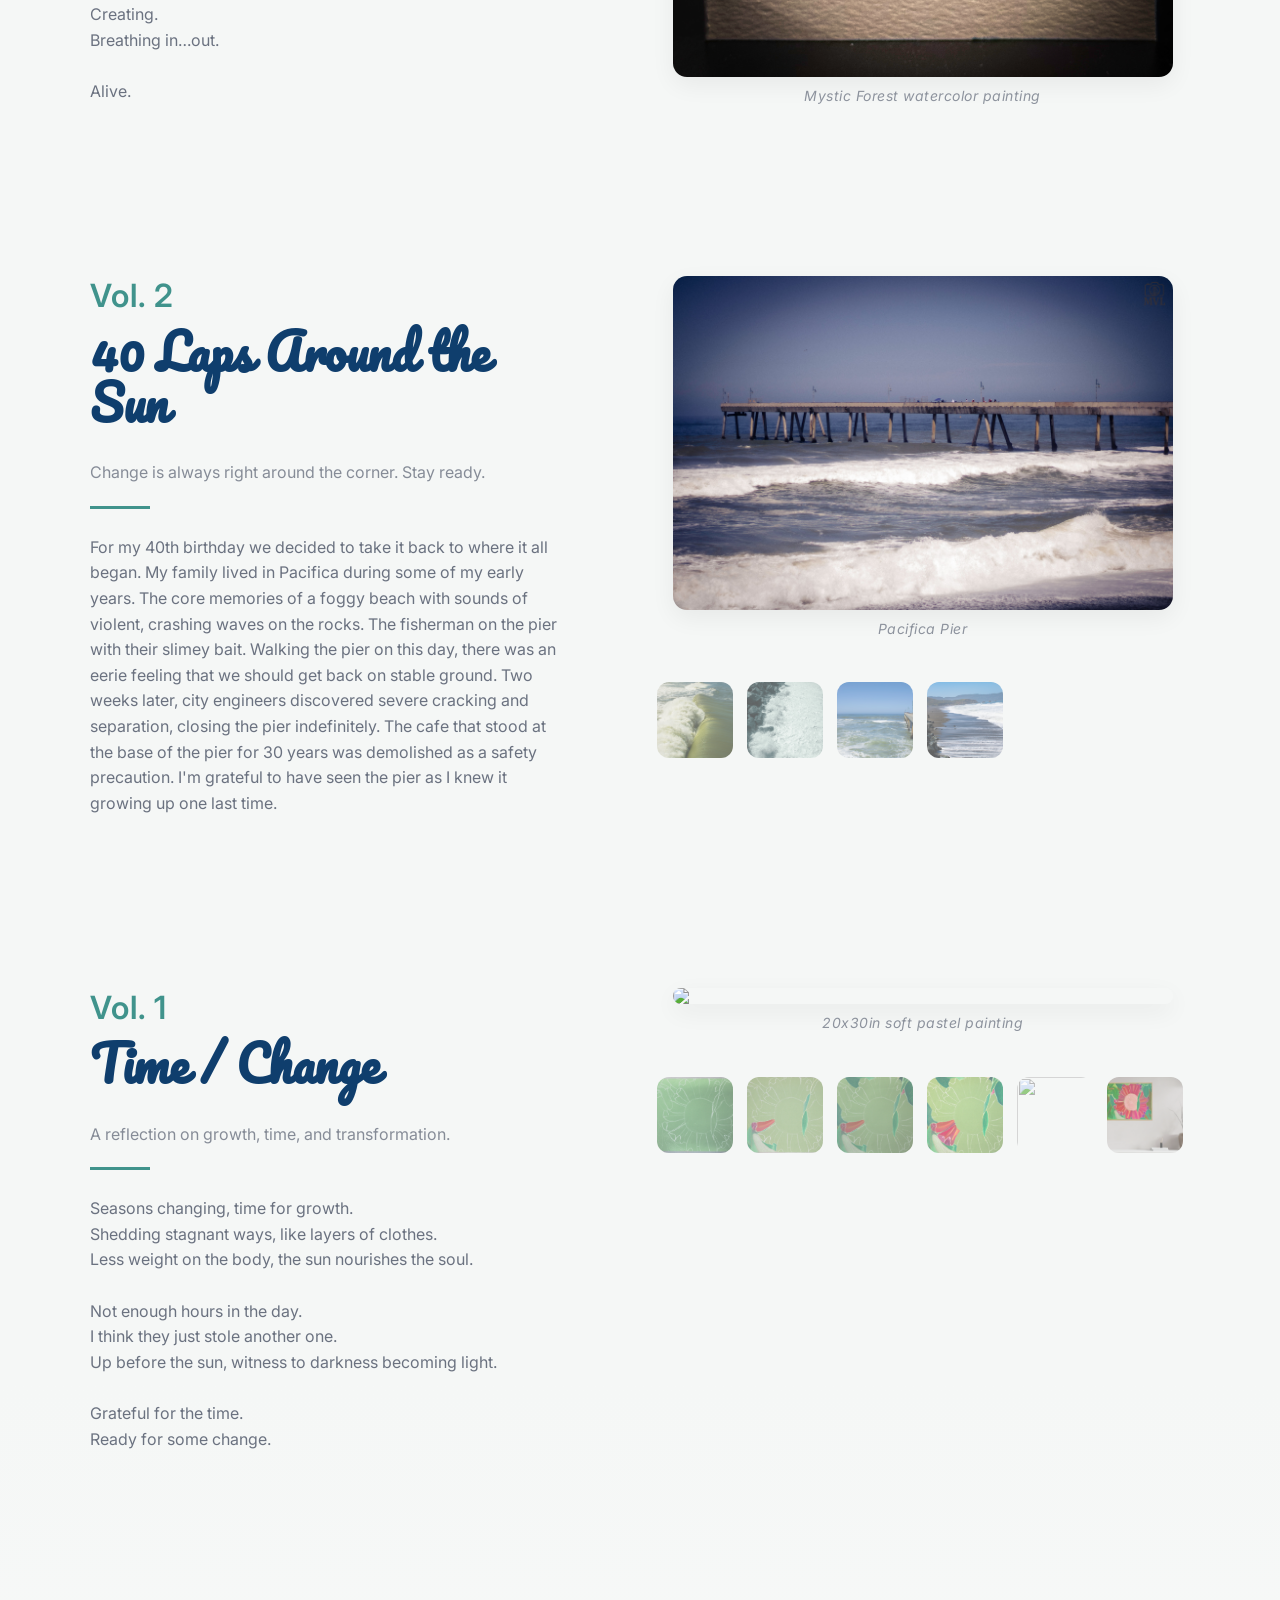
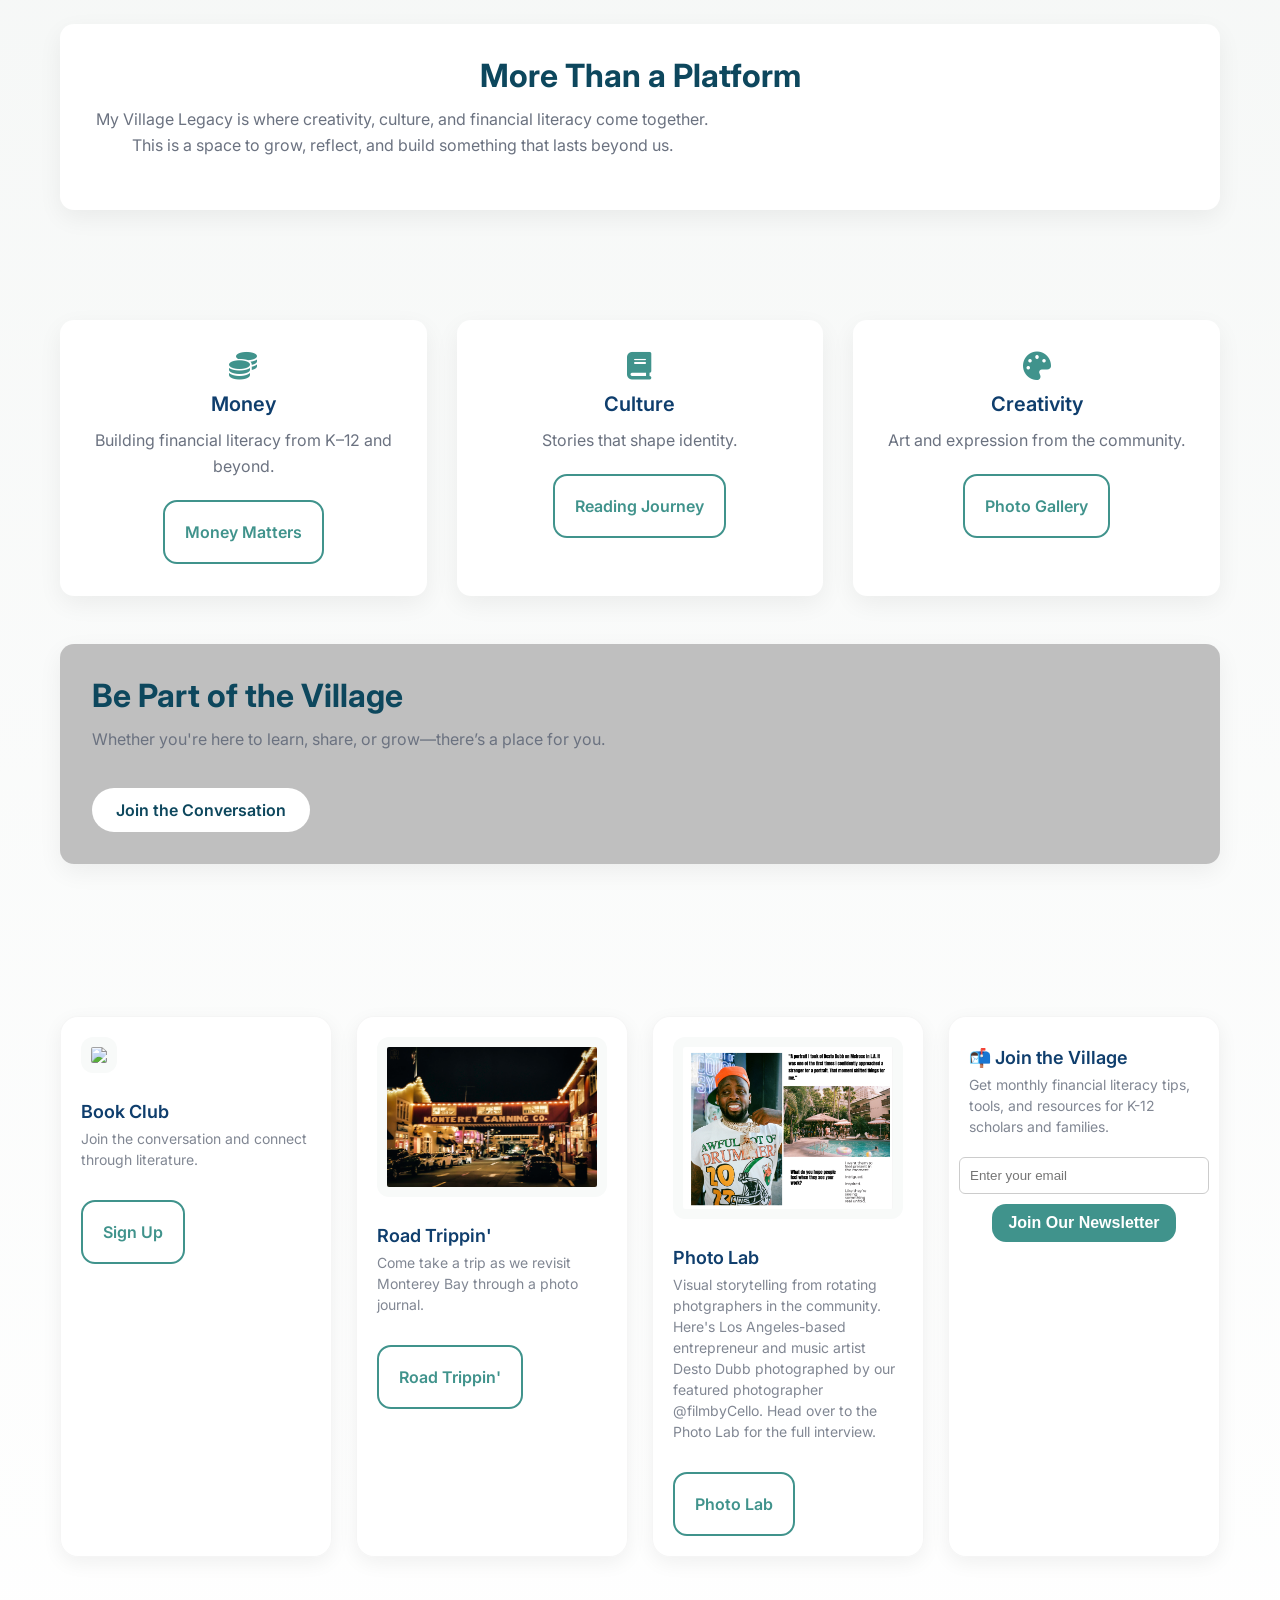
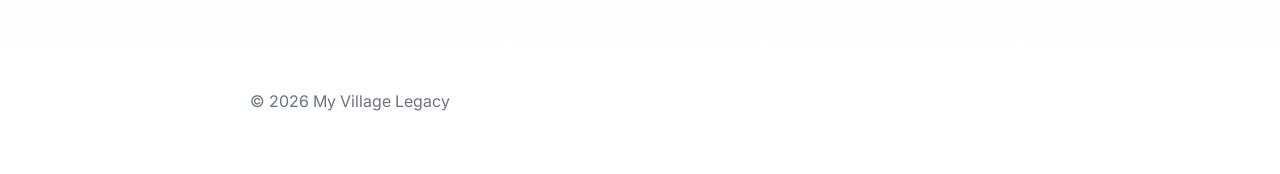
==== commit 707364d5: "morro bay vol 4" ====
--- a/index.html
+++ b/index.html
@@ -99,6 +99,51 @@
 
 <main class="homepage">
 
+ <div class="container">
+  <!-- HERO -->
+  <section class="hero-section section-light" id="volume-4">
+
+  <!-- LEFT SIDE -->
+  <div class="hero-left">
+
+    <div class="hero-block">
+      <h2 class="season">Vol. 4</h2>
+      <h1 class="hero-title">Never Say Neverland</h1>
+      <br>
+      
+    </div>
+
+    <div class="poem-block">
+      <p>
+        I can feel the smile on my face, as I drift away with you on my mind. <br>
+Your eyes sparkling like fairy dust, every time our eyes meet. <br>
+The smile just below slowly emerging, tells me you feel it too. <br>
+The energy between our souls propels us 100 feet high and we're lost. <br>
+Hidden from the rest of the world, but ever so present in mine. <br>
+Even amongst the stars, that twinkle in your eye continues to light my path. <br>
+Each leap of faith taken just to be closer to you, to us. <br>
+Fears and obstacles melting away, powerless to our strength. <br>
+Your love, like a safety net, there to catch me when I fall.
+
+      </p>
+    </div>
+
+  </div>
+
+  <!-- RIGHT SIDE -->
+  <div class="hero-right">
+
+    <div class="painting-wrapper">
+      <img class="hero" src="images/morro.jpg">
+      <p class="hero-caption">Sunset in Morro Bay</p>
+    </div>
+
+
+  </div>
+
+</section>
+</div>
+
     <div class="container">
   <!-- HERO -->
   <section class="hero-section section-light" id="volume-3">
